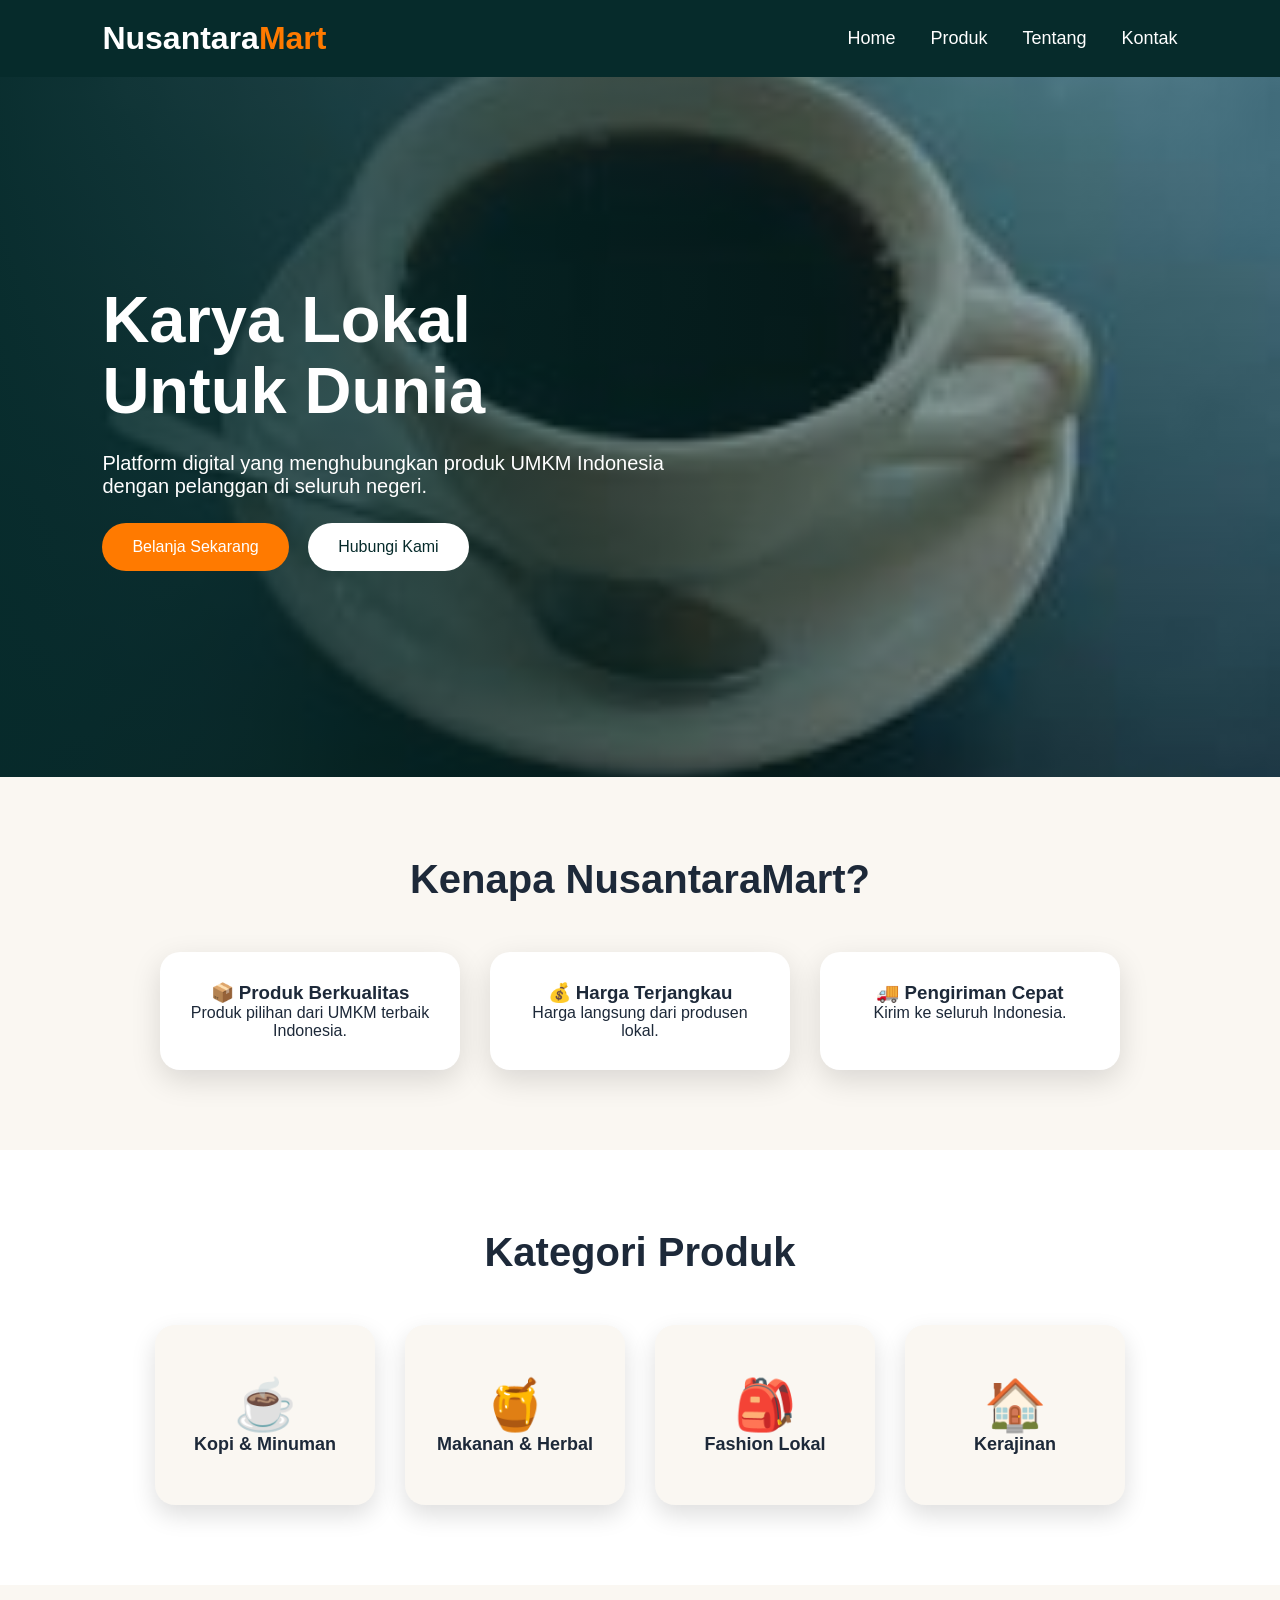
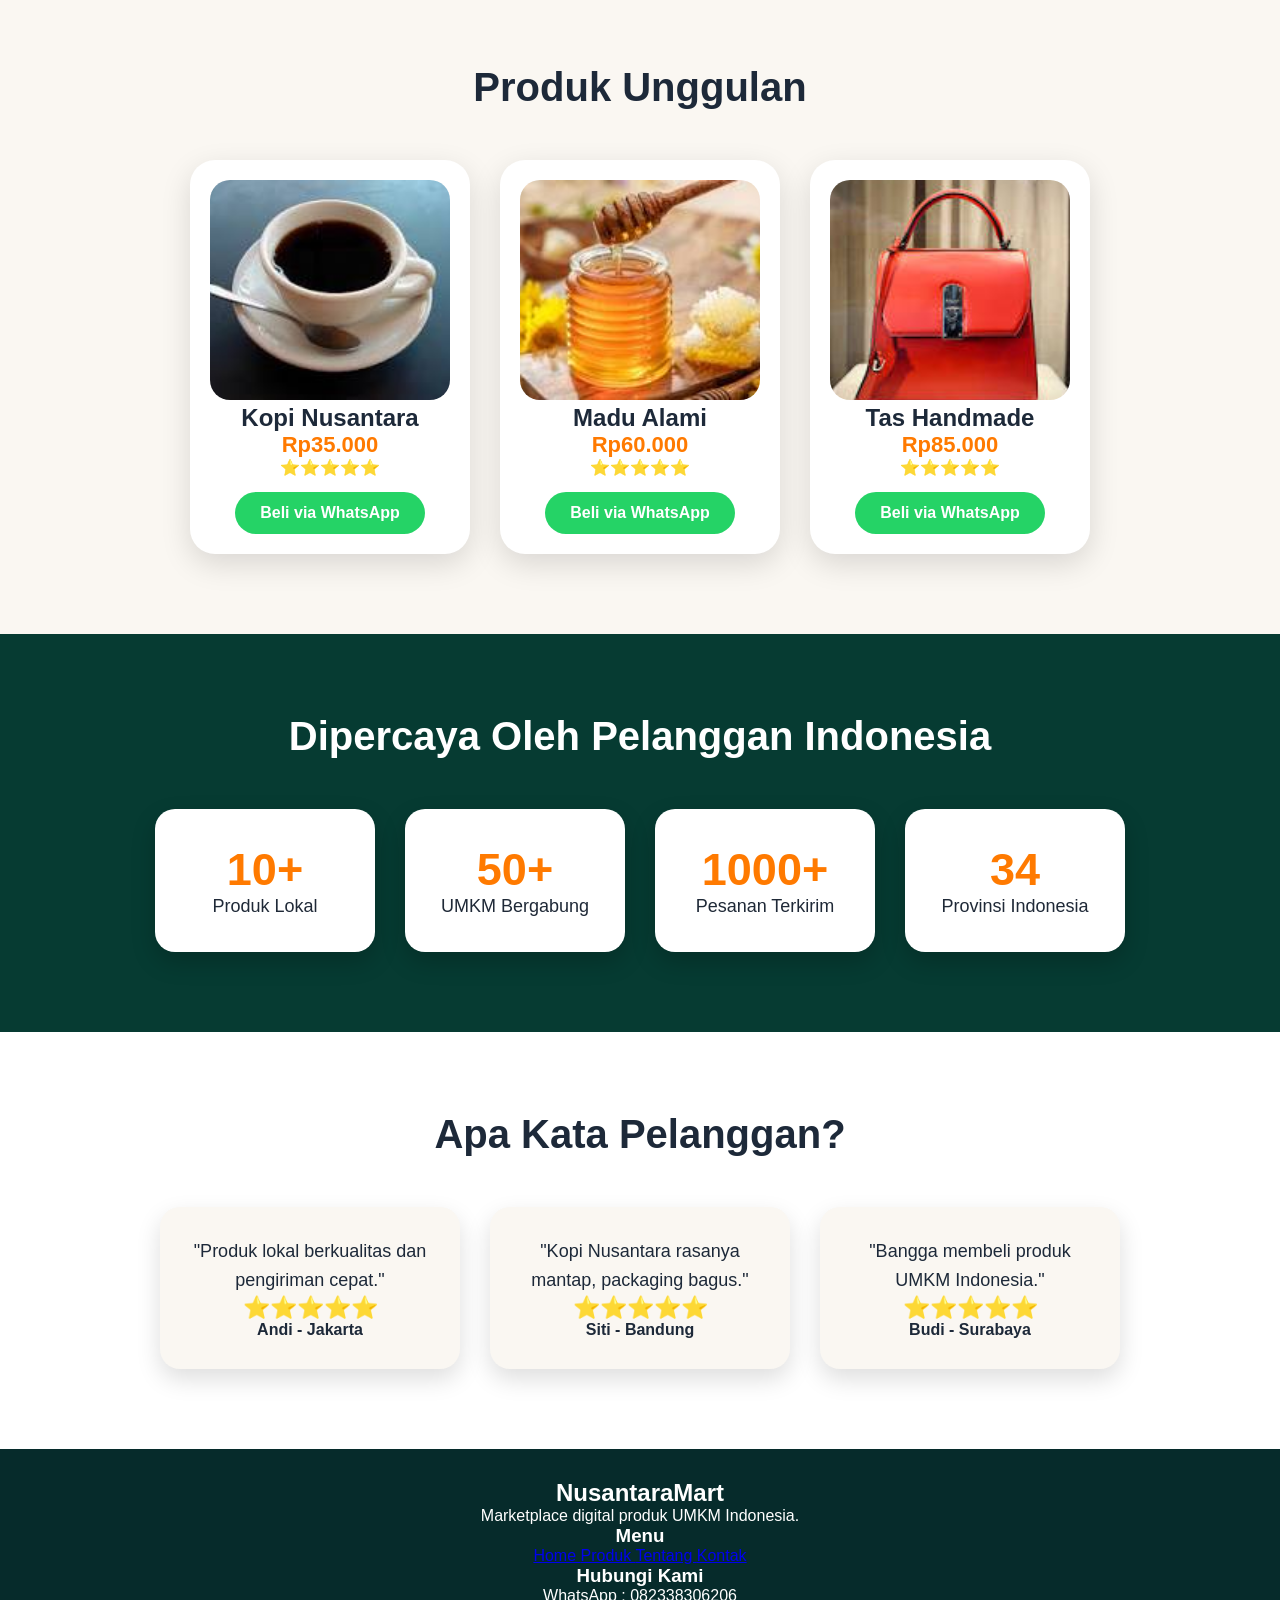
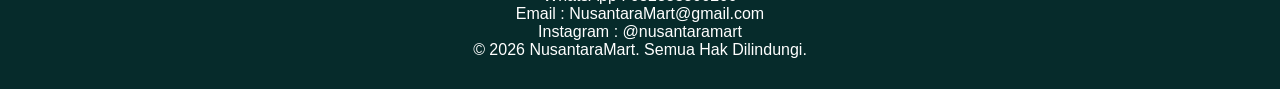
==== index.html @ 8413cab0 "Create premium footer section" ====
<!DOCTYPE html>
<html lang="id">

<head>
<meta charset="UTF-8">
<meta name="viewport" content="width=device-width, initial-scale=1.0">

<title>NusantaraMart - Produk UMKM Indonesia</title>

<link rel="stylesheet" href="style.css">

</head>


<body>


<!-- NAVBAR -->
<header>

<div class="logo">
Nusantara<span>Mart</span>
</div>


<nav>
<a href="index.html">Home</a>
<a href="produk.html">Produk</a>
<a href="tentang.html">Tentang</a>
<a href="kontak.html">Kontak</a>
</nav>


</header>




<!-- HERO -->

<section class="hero">


<div class="hero-text">

<h1>
Karya Lokal
<br>
Untuk Dunia
</h1>


<p>
Platform digital yang menghubungkan produk UMKM
Indonesia dengan pelanggan di seluruh negeri.
</p>


<a class="btn" href="produk.html">
Belanja Sekarang
</a>


<a class="btn-secondary" href="kontak.html">
Hubungi Kami
</a>


</div>


</section>





<!-- KEUNGGULAN -->

<section class="features">


<h2>
Kenapa NusantaraMart?
</h2>


<div class="feature-container">


<div class="feature">
<h3>📦 Produk Berkualitas</h3>
<p>
Produk pilihan dari UMKM terbaik Indonesia.
</p>
</div>



<div class="feature">
<h3>💰 Harga Terjangkau</h3>
<p>
Harga langsung dari produsen lokal.
</p>
</div>



<div class="feature">
<h3>🚚 Pengiriman Cepat</h3>
<p>
Kirim ke seluruh Indonesia.
</p>
</div>



</div>


</section>

  <!-- KATEGORI PRODUK -->

<section class="category">

<h2>Kategori Produk</h2>

<div class="category-container">

<div class="category-card">
<h3>☕</h3>
<p>Kopi & Minuman</p>
</div>


<div class="category-card">
<h3>🍯</h3>
<p>Makanan & Herbal</p>
</div>


<div class="category-card">
<h3>🎒</h3>
<p>Fashion Lokal</p>
</div>


<div class="category-card">
<h3>🏠</h3>
<p>Kerajinan</p>
</div>


</div>

</section>




<!-- PRODUK -->

<section class="products">

<h2>Produk Unggulan</h2>

<div class="product-container">


<div class="product-card">

<img src="kopi.jpg">

<h3>Kopi Nusantara</h3>

<p class="price">
Rp35.000
</p>

<p>
⭐⭐⭐⭐⭐
</p>

<a class="buy-button" 
href="https://wa.me/message/3FCT372LEJSHL1">

Beli via WhatsApp

</a>

</div>


<div class="product-card">

<img src="madu.jpg">

<h3>Madu Alami</h3>

<p class="price">
Rp60.000
</p>

<p>
⭐⭐⭐⭐⭐
</p>

<a class="buy-button" 
href="https://wa.me/message/3FCT372LEJSHL1">

Beli via WhatsApp

</a>

</div>


<div class="product-card">

<img src="tas.jpg">

<h3>Tas Handmade</h3>

<p class="price">
Rp85.000
</p>

<p>
⭐⭐⭐⭐⭐
</p>

<a class="buy-button" 
href="https://wa.me/message/3FCT372LEJSHL1">

Beli via WhatsApp

</a>

</div>


</div>

</section>
<!-- STATISTIK -->

<section class="stats">

<h2>
Dipercaya Oleh Pelanggan Indonesia
</h2>


<div class="stats-container">


<div class="stat-card">

<h3>10+</h3>
<p>Produk Lokal</p>

</div>


<div class="stat-card">

<h3>50+</h3>
<p>UMKM Bergabung</p>

</div>


<div class="stat-card">

<h3>1000+</h3>
<p>Pesanan Terkirim</p>

</div>


<div class="stat-card">

<h3>34</h3>
<p>Provinsi Indonesia</p>

</div>


</div>

</section>
<!-- TESTIMONI -->

<section class="testimoni">

<h2>
Apa Kata Pelanggan?
</h2>


<div class="testimoni-container">


<div class="testimoni-card">

<p>
"Produk lokal berkualitas dan pengiriman cepat."
</p>

<h3>
⭐⭐⭐⭐⭐
</h3>

<span>
Andi - Jakarta
</span>

</div>



<div class="testimoni-card">

<p>
"Kopi Nusantara rasanya mantap, packaging bagus."
</p>

<h3>
⭐⭐⭐⭐⭐
</h3>

<span>
Siti - Bandung
</span>

</div>



<div class="testimoni-card">

<p>
"Bangga membeli produk UMKM Indonesia."
</p>

<h3>
⭐⭐⭐⭐⭐
</h3>

<span>
Budi - Surabaya
</span>

</div>


</div>

</section>




<footer class="footer">


<div class="footer-container">


<div class="footer-box">

<h2>NusantaraMart</h2>

<p>
Marketplace digital produk UMKM Indonesia.
</p>

</div>



<div class="footer-box">

<h3>Menu</h3>

<a href="index.html">
Home
</a>

<a href="produk.html">
Produk
</a>

<a href="tentang.html">
Tentang
</a>

<a href="kontak.html">
Kontak
</a>

</div>



<div class="footer-box">

<h3>Hubungi Kami</h3>

<p>
WhatsApp : 082338306206
</p>

<p>
Email : NusantaraMart@gmail.com
</p>

<p>
Instagram : @nusantaramart
</p>

</div>


</div>


<div class="copyright">

© 2026 NusantaraMart. Semua Hak Dilindungi.

</div>


</footer>



</body>

</html>
---- style.css ----
*{
margin:0;
padding:0;
box-sizing:border-box;
font-family:'Segoe UI',sans-serif;
}



body{
background:#faf7f2;
color:#1d2939;
}



/* NAVBAR */

header{
    display:flex;
    justify-content:space-between;
    align-items:center;
    padding:20px 8%;
    background:#062b2b;
}


.logo{
    font-size:32px;
    font-weight:800;
    color:white;
}


.logo span{
    color:#ff7a00;
}


nav{
    display:flex;
    gap:35px;
}


nav a{
    color:white;
    text-decoration:none;
    font-size:18px;
}


nav a:hover{
    color:#ff7a00;
}





/* HERO */


.hero{

min-height:700px;

background:
linear-gradient(
90deg,
rgba(6,43,43,.95),
rgba(6,43,43,.35)
),
url("kopi.jpg");

background-size:cover;
background-position:center;

display:flex;
align-items:center;

padding:0 8%;

}



.hero-text{

color:white;
max-width:600px;

}



.hero h1{

font-size:65px;
line-height:1.1;

}



.hero p{

font-size:20px;
margin:25px 0;

}




.btn,
.btn-secondary{


display:inline-block;

padding:15px 30px;

border-radius:30px;

text-decoration:none;

margin-right:15px;

}



.btn{

background:#ff7a00;
color:white;

}



.btn-secondary{

background:white;
color:#062b2b;

}




/* FEATURES */


.features,
.products{

padding:80px 8%;

text-align:center;

}



.features h2,
.products h2{

font-size:40px;
margin-bottom:50px;

}



.feature-container,
.product-container{


display:flex;

gap:30px;

justify-content:center;

}



.feature,
.card{


background:white;

padding:30px;

border-radius:20px;

box-shadow:0 10px 30px #0002;


}




.feature{

width:300px;

}




.card{

width:300px;

}




.card img{

width:100%;

height:220px;

object-fit:cover;

border-radius:15px;

}



.card h3{

margin:20px 0;

}



.card h4{

font-size:25px;

color:#ff7a00;

margin:15px;

}



button{

background:#ff7a00;

border:none;

color:white;

padding:12px 35px;

border-radius:25px;

font-size:16px;

}




footer{

background:#062b2b;

color:white;

text-align:center;

padding:30px;

}






@media(max-width:768px){


header{

flex-direction:column;

}


nav{

margin-top:20px;

}


.hero h1{

font-size:40px;

}



.feature-container,
.product-container{

flex-direction:column;

align-items:center;

}


}
.category{

padding:80px 8%;
text-align:center;
background:white;

}


.category h2{

font-size:40px;
margin-bottom:50px;

}



.category-container{

display:flex;
justify-content:center;
gap:30px;
flex-wrap:wrap;

}



.category-card{

width:220px;
height:180px;

background:#faf7f2;

border-radius:20px;

display:flex;
flex-direction:column;

justify-content:center;
align-items:center;

box-shadow:0 10px 25px #0002;

}



.category-card h3{

font-size:50px;

}



.category-card p{

font-size:18px;
font-weight:600;

}
.category{

padding:80px 8%;
text-align:center;
background:white;

}


.category h2{

font-size:40px;
margin-bottom:50px;

}


.category-container{

display:flex;
justify-content:center;
gap:30px;
flex-wrap:wrap;

}


.category-card{

width:220px;
height:180px;

background:#faf7f2;

border-radius:20px;

display:flex;
flex-direction:column;

justify-content:center;
align-items:center;

box-shadow:0 10px 25px #0002;

}


.category-card h3{

font-size:50px;

}


.category-card p{

font-size:18px;
font-weight:600;

}
.products{

padding:80px 8%;
background:#faf7f2;
text-align:center;

}


.products h2{

font-size:40px;
margin-bottom:50px;

}



.product-container{

display:flex;
justify-content:center;
gap:30px;
flex-wrap:wrap;

}



.product-card{

width:280px;
background:white;

border-radius:25px;

padding:20px;

box-shadow:0 10px 30px #0002;

transition:.3s;

}


.product-card:hover{

transform:translateY(-10px);

}



.product-card img{

width:100%;
height:220px;
object-fit:cover;

border-radius:20px;

}



.product-card h3{

font-size:24px;

}



.price{

font-size:22px;
font-weight:bold;
color:#ff7a00;

}



.product-card button{

background:#ff7a00;
color:white;

border:none;

padding:12px 30px;

border-radius:30px;

font-size:16px;

}
.stats{

padding:80px 8%;
background:#063b32;
text-align:center;
color:white;

}


.stats h2{

font-size:40px;
margin-bottom:50px;

}



.stats-container{

display:flex;
justify-content:center;
gap:30px;
flex-wrap:wrap;

}



.stat-card{

width:220px;

padding:35px;

background:white;

color:#1f2937;

border-radius:20px;

box-shadow:0 10px 25px #0003;

}



.stat-card h3{

font-size:45px;
color:#ff7a00;

margin:0;

}


.stat-card p{

font-size:18px;

}
.testimoni{

padding:80px 8%;
background:white;
text-align:center;

}


.testimoni h2{

font-size:40px;
margin-bottom:50px;

}



.testimoni-container{

display:flex;
justify-content:center;
gap:30px;
flex-wrap:wrap;

}



.testimoni-card{

width:300px;

padding:30px;

background:#faf7f2;

border-radius:20px;

box-shadow:0 10px 25px #0002;

}



.testimoni-card p{

font-size:18px;
line-height:1.6;

}



.testimoni-card h3{

color:#ff9800;
font-size:22px;

}



.testimoni-card span{

font-weight:bold;

}
.buy-button{

display:inline-block;

margin-top:15px;

background:#25D366;

color:white;

padding:12px 25px;

border-radius:30px;

text-decoration:none;

font-weight:bold;

transition:.3s;

}


.buy-button:hover{

background:#128C7E;

transform:scale(1.05);

}
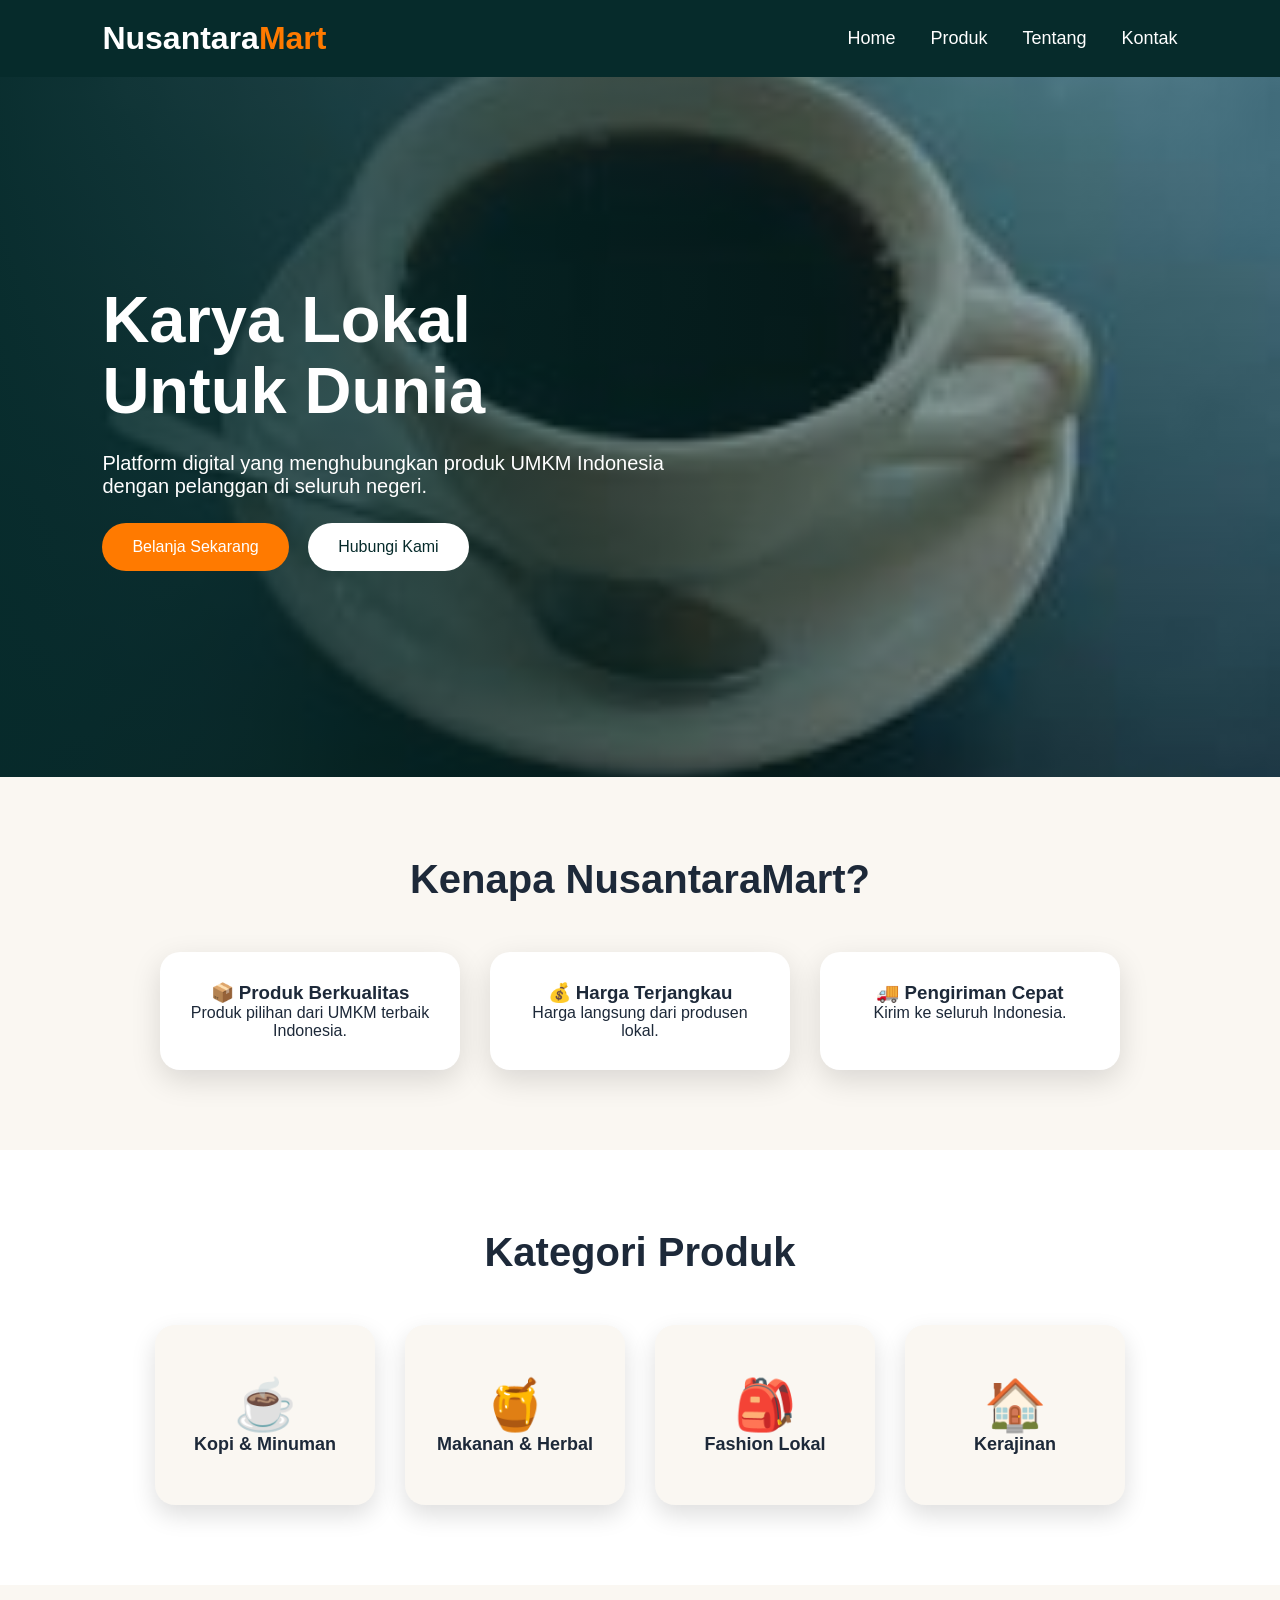
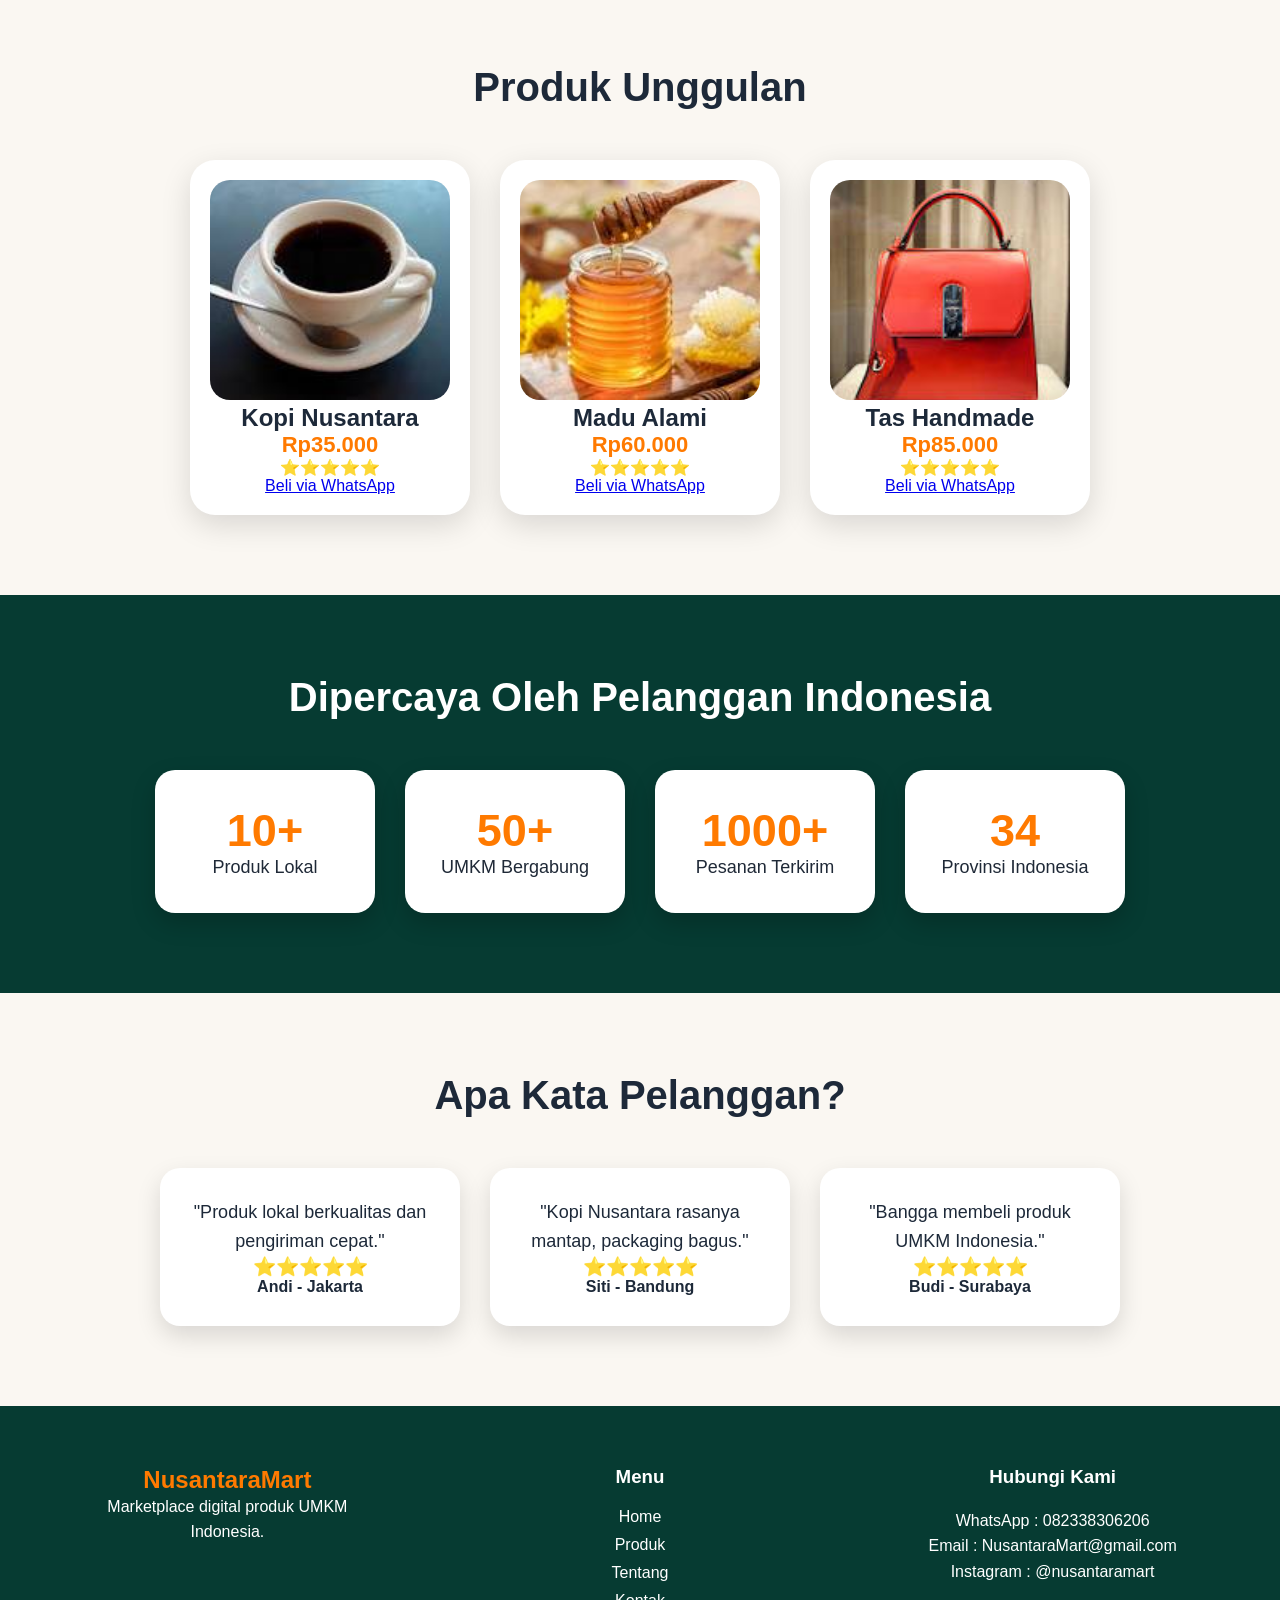
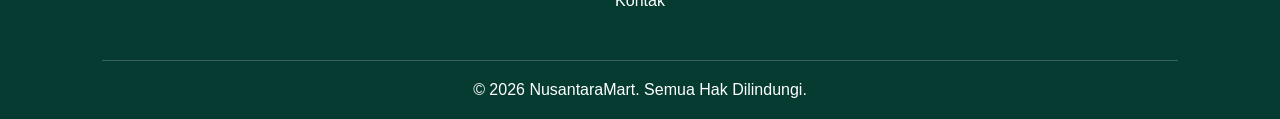
==== commit acb2277d: "Add AOS scroll animation" ====
--- a/index.html
+++ b/index.html
@@ -1,6 +1,8 @@
 <!DOCTYPE html>
 <html lang="id">
-
+<link 
+href="https://unpkg.com/aos@2.3.1/dist/aos.css" 
+rel="stylesheet">
 <head>
 <meta charset="UTF-8">
 <meta name="viewport" content="width=device-width, initial-scale=1.0">
@@ -88,7 +90,7 @@
 <div class="feature-container">
 
 
-<div class="feature">
+<div class="feature" data-aos="fade-up">
 <h3>📦 Produk Berkualitas</h3>
 <p>
 Produk pilihan dari UMKM terbaik Indonesia.
@@ -97,7 +99,7 @@
 
 
 
-<div class="feature">
+<div class="feature" data-aos="fade-up">
 <h3>💰 Harga Terjangkau</h3>
 <p>
 Harga langsung dari produsen lokal.
@@ -106,7 +108,7 @@
 
 
 
-<div class="feature">
+<div class="feature" data-aos="fade-up">
 <h3>🚚 Pengiriman Cepat</h3>
 <p>
 Kirim ke seluruh Indonesia.
@@ -128,25 +130,25 @@
 
 <div class="category-container">
 
-<div class="category-card">
+<div class="category-card" data-aos="fade-up">
 <h3>☕</h3>
 <p>Kopi & Minuman</p>
 </div>
 
 
-<div class="category-card">
+<div class="category-card" data-aos="fade-up">
 <h3>🍯</h3>
 <p>Makanan & Herbal</p>
 </div>
 
 
-<div class="category-card">
+<div class="category-card" data-aos="fade-up">
 <h3>🎒</h3>
 <p>Fashion Lokal</p>
 </div>
 
 
-<div class="category-card">
+<div class="category-card" data-aos="fade-up">
 <h3>🏠</h3>
 <p>Kerajinan</p>
 </div>
@@ -168,7 +170,7 @@
 <div class="product-container">
 
 
-<div class="product-card">
+<div class="product-card" data-aos="zoom-in">
 
 <img src="kopi.jpg">
 
@@ -192,7 +194,7 @@
 </div>
 
 
-<div class="product-card">
+<div class="product-card" data-aos="zoom-in">
 
 <img src="madu.jpg">
 
@@ -216,7 +218,7 @@
 </div>
 
 
-<div class="product-card">
+<div class="product-card" data-aos="zoom-in">
 
 <img src="tas.jpg">
 
@@ -436,7 +438,11 @@
 </footer>
 
 
-
+<script src="https://unpkg.com/aos@2.3.1/dist/aos.js"></script>
+
+<script>
+AOS.init();
+</script>
 </body>
 
 </html>
--- a/style.css
+++ b/style.css
@@ -617,7 +617,7 @@
 .testimoni{
 
 padding:80px 8%;
-background:white;
+background:#faf7f2;
 text-align:center;
 
 }
@@ -629,7 +629,6 @@
 margin-bottom:50px;
 
 }
-
 
 
 .testimoni-container{
@@ -642,15 +641,13 @@
 }
 
 
-
 .testimoni-card{
 
 width:300px;
+background:white;
 
 padding:30px;
 
-background:#faf7f2;
-
 border-radius:20px;
 
 box-shadow:0 10px 25px #0002;
@@ -658,23 +655,20 @@
 }
 
 
-
 .testimoni-card p{
 
 font-size:18px;
+
 line-height:1.6;
 
 }
 
 
-
 .testimoni-card h3{
 
 color:#ff9800;
-font-size:22px;
-
-}
-
+
+}
 
 
 .testimoni-card span{
@@ -682,33 +676,89 @@
 font-weight:bold;
 
 }
-.buy-button{
-
-display:inline-block;
-
-margin-top:15px;
-
-background:#25D366;
-
+
+.buy-button:hover{
+
+background:#128C7E;
+
+transform:scale(1.05);
+
+}
+.footer{
+
+background:#063b32;
 color:white;
 
-padding:12px 25px;
-
-border-radius:30px;
+padding:60px 8% 20px;
+
+}
+
+
+.footer-container{
+
+display:flex;
+justify-content:space-between;
+gap:40px;
+flex-wrap:wrap;
+
+}
+
+
+
+.footer-box{
+
+width:250px;
+
+}
+
+
+
+.footer-box h2{
+
+color:#ff7a00;
+
+}
+
+
+
+.footer-box h3{
+
+margin-bottom:20px;
+
+}
+
+
+
+.footer-box a{
+
+display:block;
+
+color:white;
 
 text-decoration:none;
 
-font-weight:bold;
-
-transition:.3s;
-
-}
-
-
-.buy-button:hover{
-
-background:#128C7E;
-
-transform:scale(1.05);
-
-}
+margin-bottom:10px;
+
+}
+
+
+
+.footer-box p{
+
+line-height:1.6;
+
+}
+
+
+
+.copyright{
+
+margin-top:40px;
+
+padding-top:20px;
+
+border-top:1px solid #ffffff33;
+
+text-align:center;
+
+}
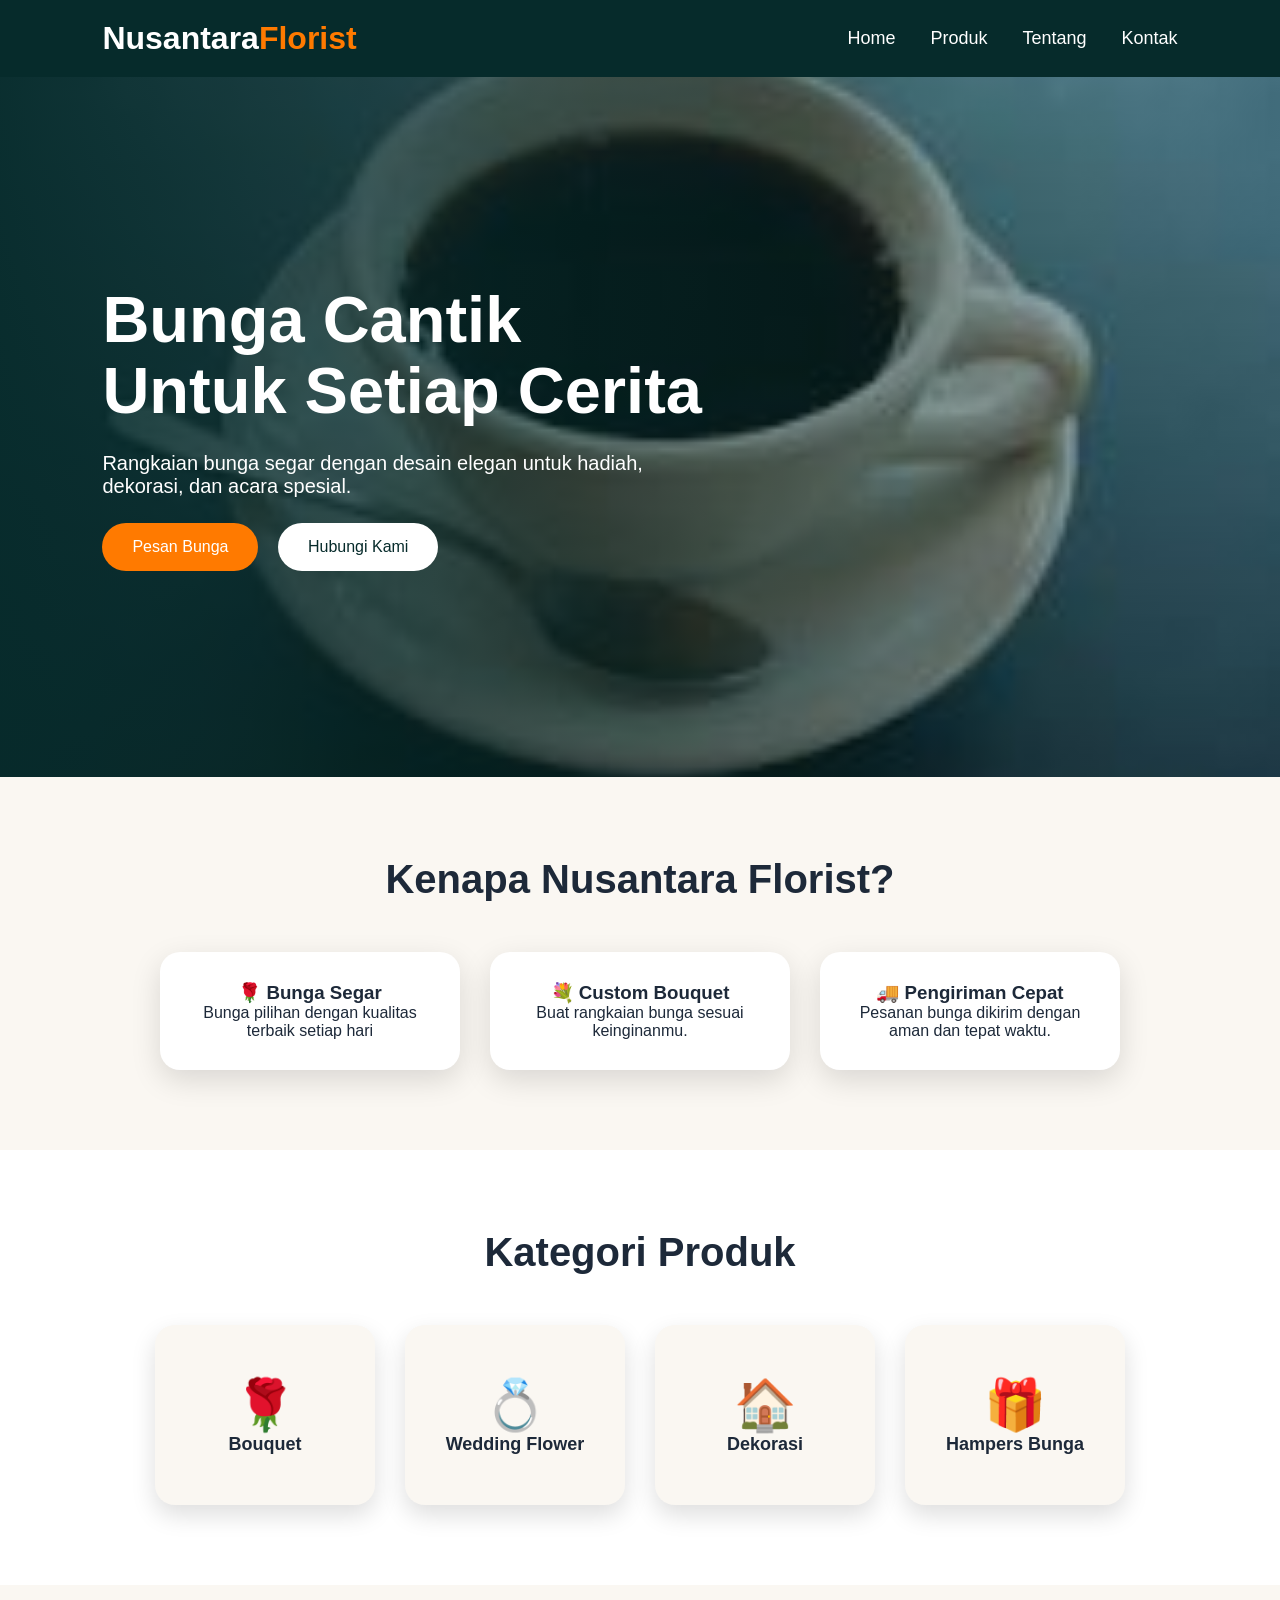
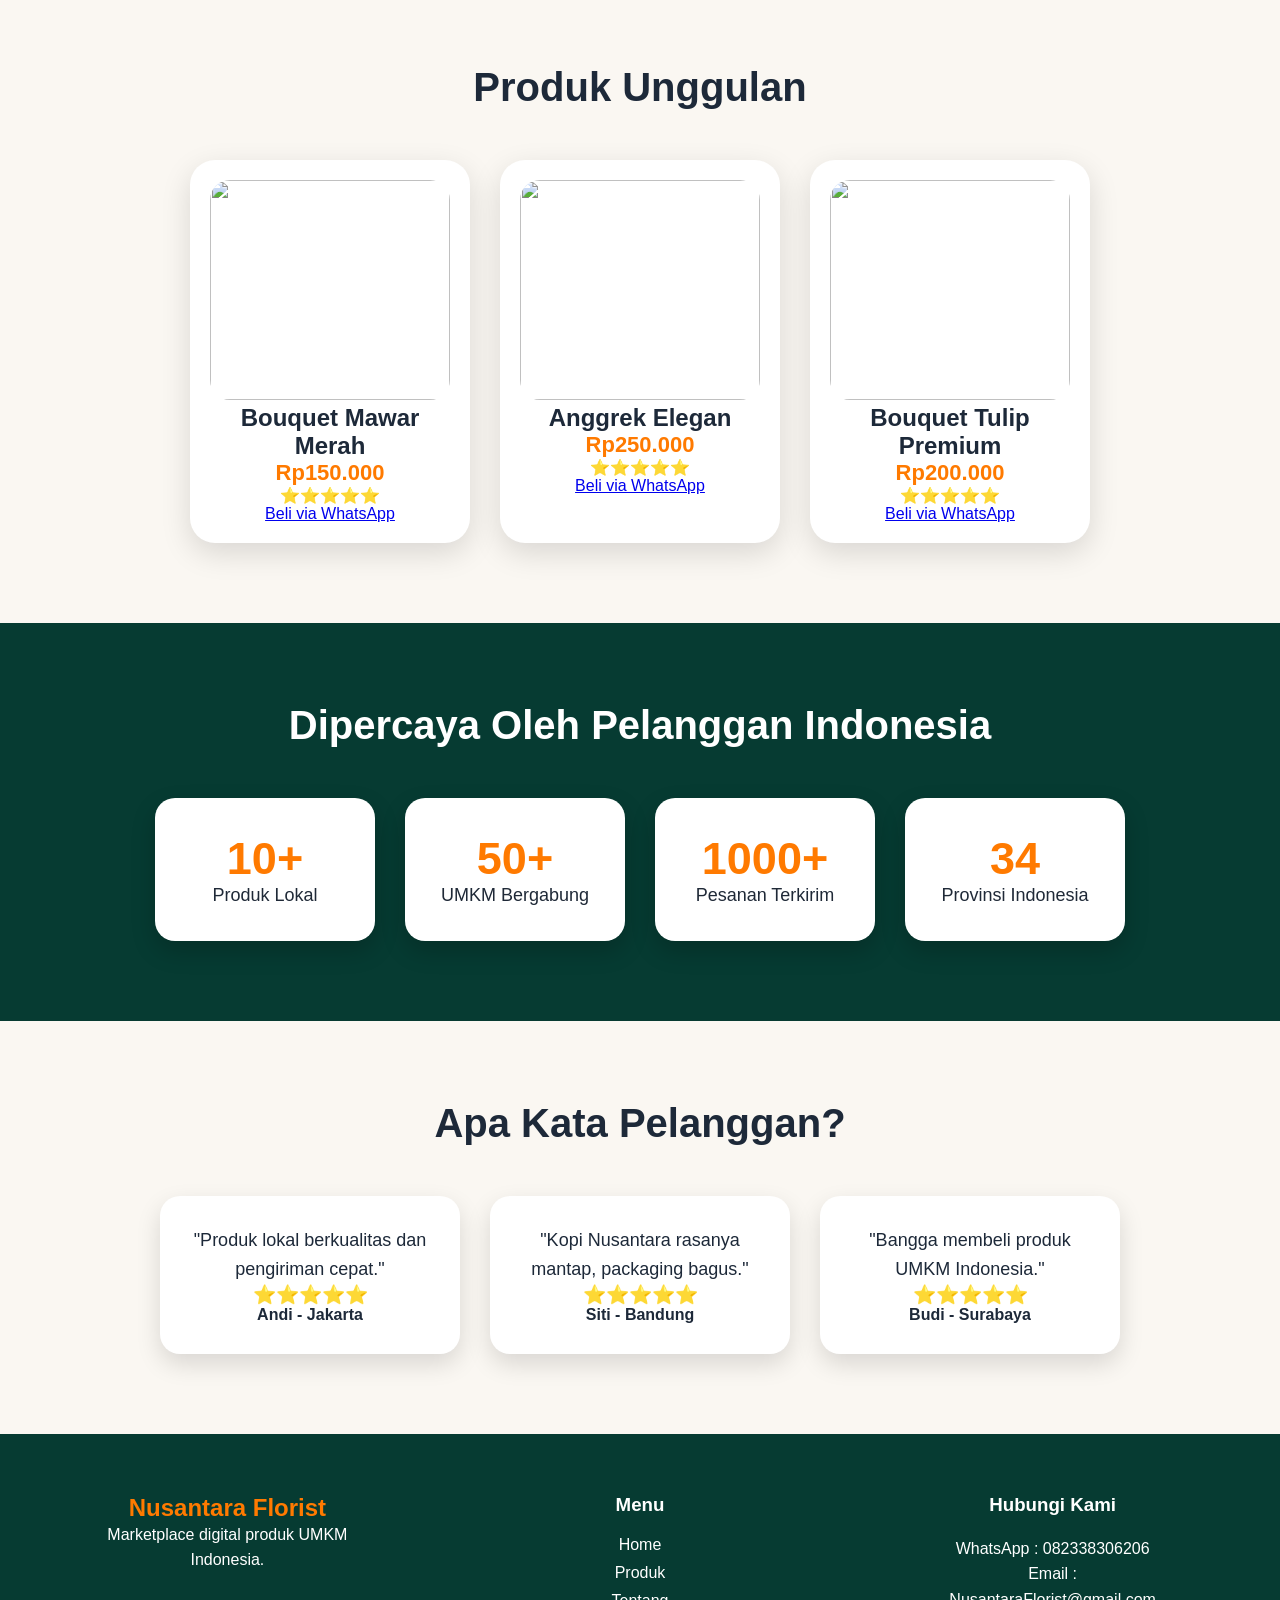
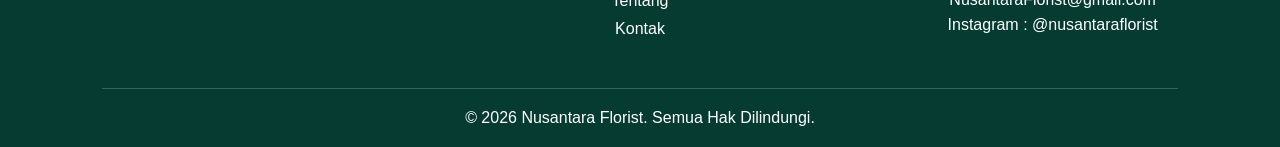
==== commit 601bf4c0: "Change website theme to florist" ====
--- a/index.html
+++ b/index.html
@@ -7,7 +7,7 @@
 <meta charset="UTF-8">
 <meta name="viewport" content="width=device-width, initial-scale=1.0">
 
-<title>NusantaraMart - Produk UMKM Indonesia</title>
+<title>Nusantara Florist - Produk UMKM Indonesia</title>
 
 <link rel="stylesheet" href="style.css">
 
@@ -21,7 +21,7 @@
 <header>
 
 <div class="logo">
-Nusantara<span>Mart</span>
+Nusantara<span>Florist</span>
 </div>
 
 
@@ -46,20 +46,20 @@
 <div class="hero-text">
 
 <h1>
-Karya Lokal
+Bunga Cantik
 <br>
-Untuk Dunia
+Untuk Setiap Cerita
 </h1>
 
 
 <p>
-Platform digital yang menghubungkan produk UMKM
-Indonesia dengan pelanggan di seluruh negeri.
+Rangkaian bunga segar dengan desain elegan untuk hadiah,
+dekorasi, dan acara spesial.
 </p>
 
 
 <a class="btn" href="produk.html">
-Belanja Sekarang
+Pesan Bunga
 </a>
 
 
@@ -83,7 +83,7 @@
 
 
 <h2>
-Kenapa NusantaraMart?
+Kenapa Nusantara Florist?
 </h2>
 
 
@@ -91,18 +91,18 @@
 
 
 <div class="feature" data-aos="fade-up">
-<h3>📦 Produk Berkualitas</h3>
-<p>
-Produk pilihan dari UMKM terbaik Indonesia.
+<h3>🌹  Bunga Segar</h3>
+<p>
+Bunga pilihan dengan kualitas terbaik setiap hari
 </p>
 </div>
 
 
 
 <div class="feature" data-aos="fade-up">
-<h3>💰 Harga Terjangkau</h3>
-<p>
-Harga langsung dari produsen lokal.
+<h3>💐  Custom Bouquet</h3>
+<p>
+Buat rangkaian bunga sesuai keinginanmu.
 </p>
 </div>
 
@@ -111,7 +111,7 @@
 <div class="feature" data-aos="fade-up">
 <h3>🚚 Pengiriman Cepat</h3>
 <p>
-Kirim ke seluruh Indonesia.
+Pesanan bunga dikirim dengan aman dan tepat waktu.
 </p>
 </div>
 
@@ -131,26 +131,26 @@
 <div class="category-container">
 
 <div class="category-card" data-aos="fade-up">
-<h3>☕</h3>
-<p>Kopi & Minuman</p>
+<h3>🌹</h3>
+<p>Bouquet</p>
 </div>
 
 
 <div class="category-card" data-aos="fade-up">
-<h3>🍯</h3>
-<p>Makanan & Herbal</p>
-</div>
-
-
-<div class="category-card" data-aos="fade-up">
-<h3>🎒</h3>
-<p>Fashion Lokal</p>
+<h3>💍 </h3>
+<p>Wedding Flower</p>
 </div>
 
 
 <div class="category-card" data-aos="fade-up">
 <h3>🏠</h3>
-<p>Kerajinan</p>
+<p>Dekorasi</p>
+</div>
+
+
+<div class="category-card" data-aos="fade-up">
+<h3>🎁</h3>
+<p>Hampers Bunga</p>
 </div>
 
 
@@ -172,12 +172,12 @@
 
 <div class="product-card" data-aos="zoom-in">
 
-<img src="kopi.jpg">
-
-<h3>Kopi Nusantara</h3>
+<img src="mawar.jpg">
+
+<h3>Bouquet Mawar Merah</h3>
 
 <p class="price">
-Rp35.000
+Rp150.000
 </p>
 
 <p>
@@ -196,12 +196,12 @@
 
 <div class="product-card" data-aos="zoom-in">
 
-<img src="madu.jpg">
-
-<h3>Madu Alami</h3>
+<img src="anggrek.jpg">
+
+<h3>Anggrek Elegan</h3>
 
 <p class="price">
-Rp60.000
+Rp250.000
 </p>
 
 <p>
@@ -220,12 +220,12 @@
 
 <div class="product-card" data-aos="zoom-in">
 
-<img src="tas.jpg">
-
-<h3>Tas Handmade</h3>
+<img src="tulip.jpg">
+
+<h3>Bouquet Tulip Premium</h3>
 
 <p class="price">
-Rp85.000
+Rp200.000
 </p>
 
 <p>
@@ -372,7 +372,7 @@
 
 <div class="footer-box">
 
-<h2>NusantaraMart</h2>
+<h2>Nusantara Florist</h2>
 
 <p>
 Marketplace digital produk UMKM Indonesia.
@@ -415,11 +415,11 @@
 </p>
 
 <p>
-Email : NusantaraMart@gmail.com
-</p>
-
-<p>
-Instagram : @nusantaramart
+Email : NusantaraFlorist@gmail.com
+</p>
+
+<p>
+Instagram : @nusantaraflorist
 </p>
 
 </div>
@@ -430,7 +430,7 @@
 
 <div class="copyright">
 
-© 2026 NusantaraMart. Semua Hak Dilindungi.
+© 2026 Nusantara Florist. Semua Hak Dilindungi.
 
 </div>
 
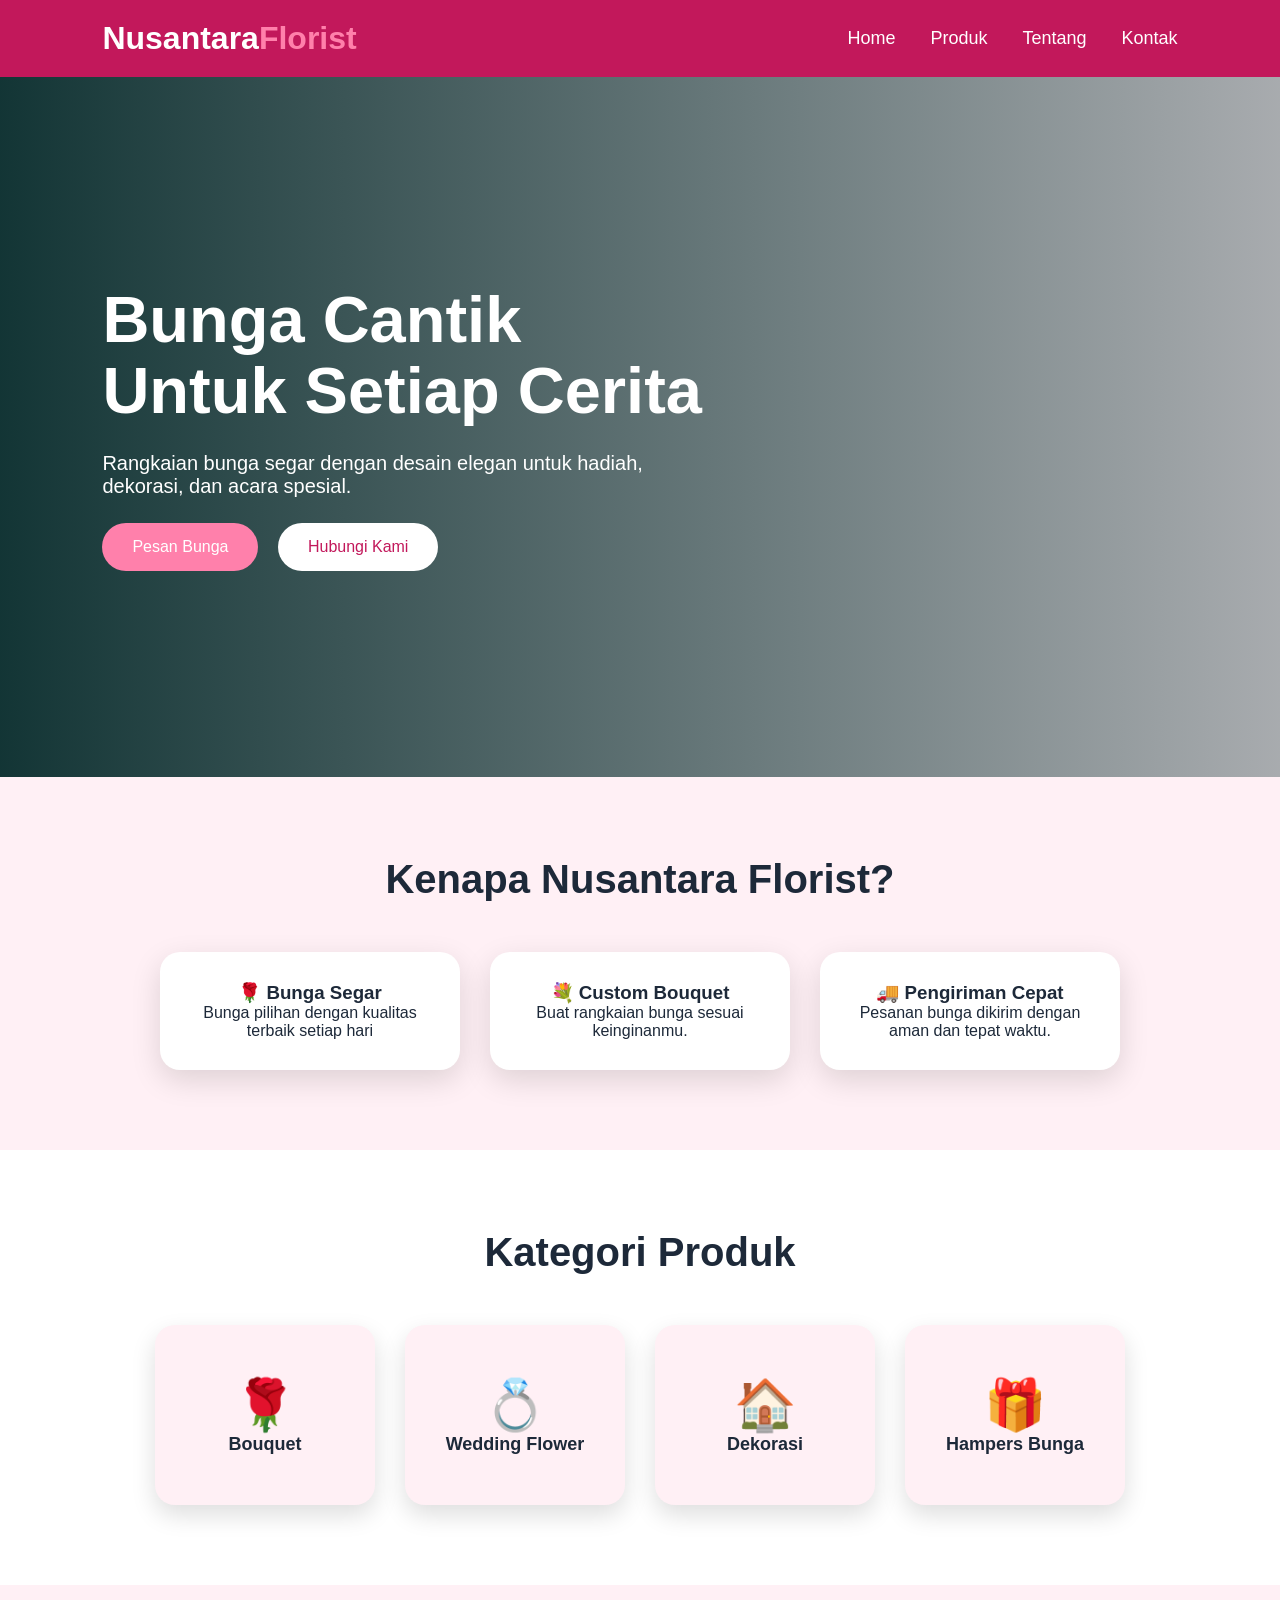
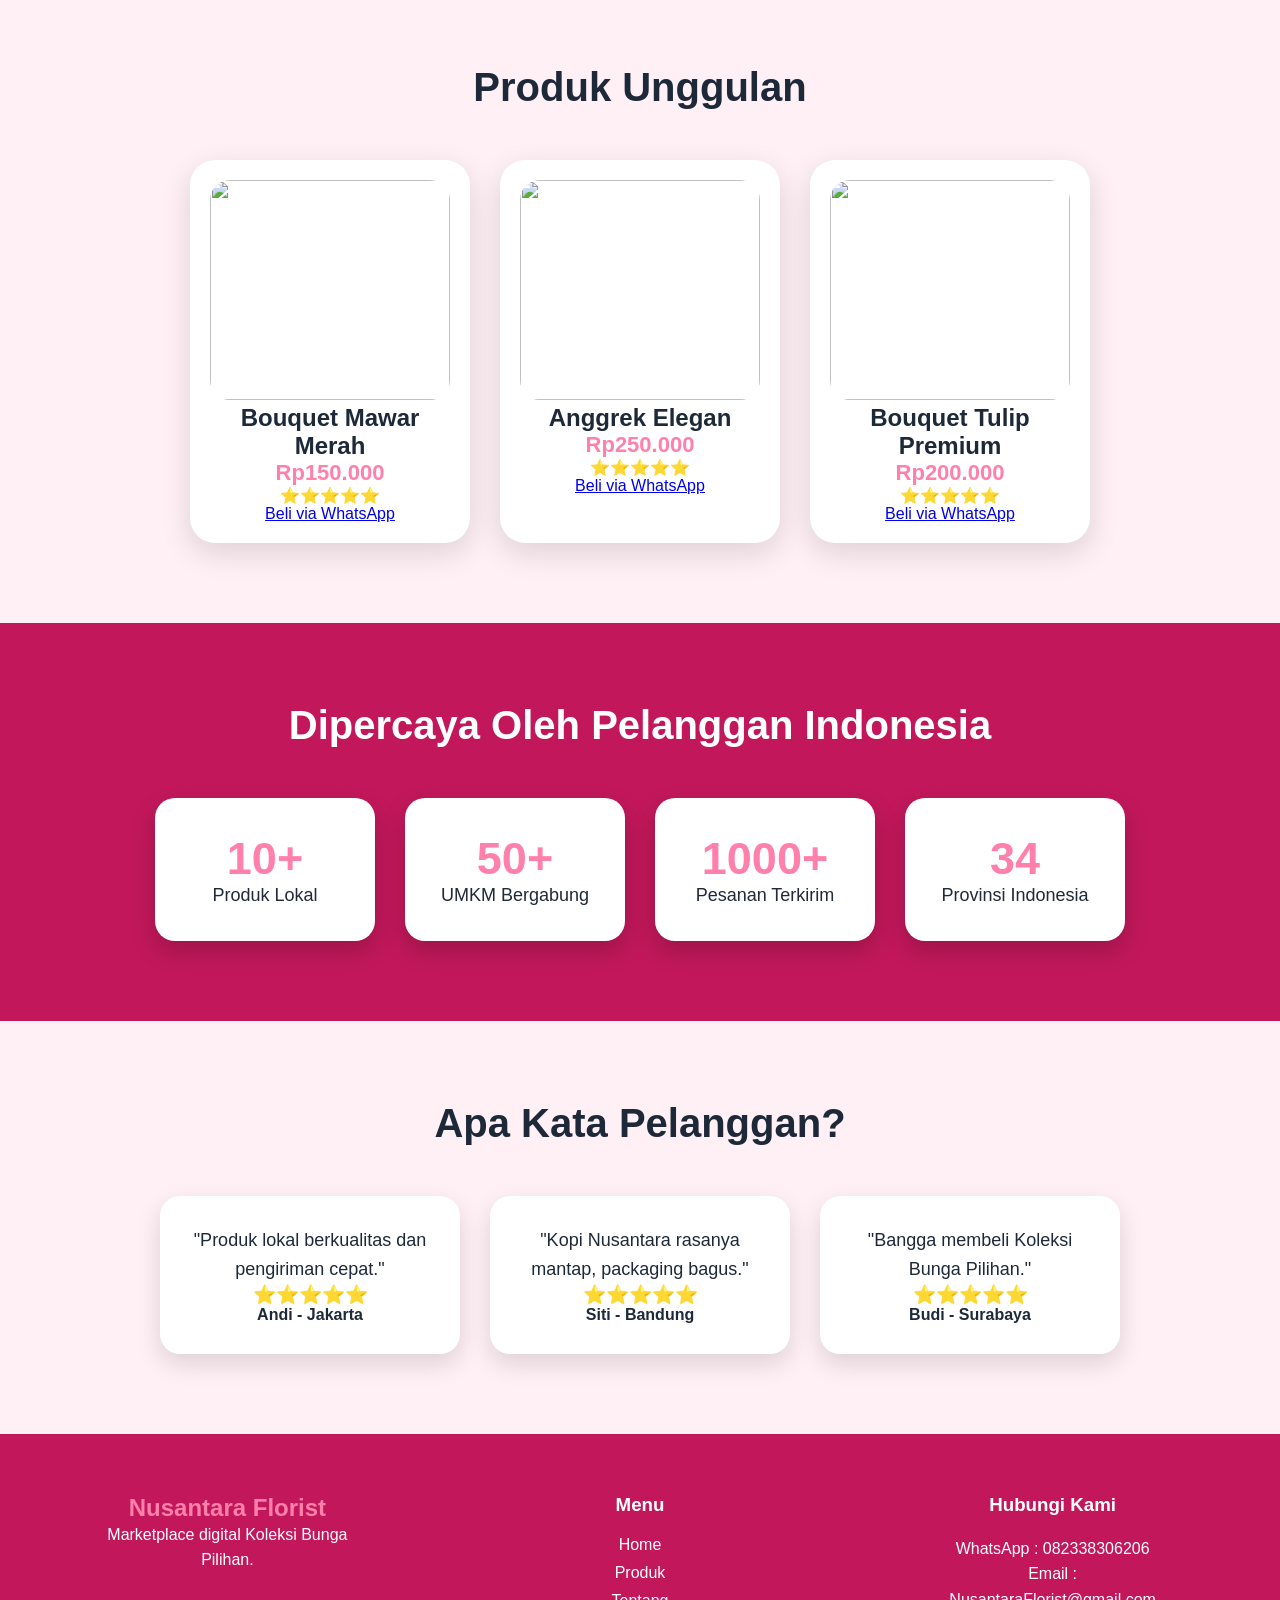
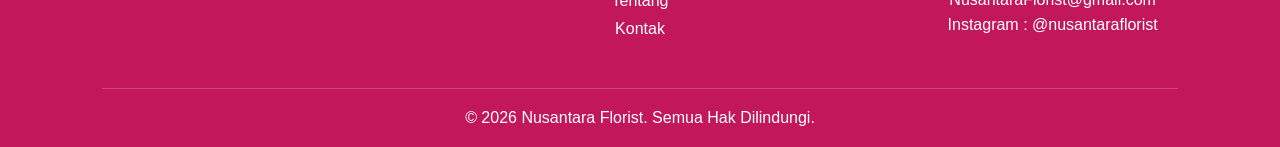
==== commit b424529f: "Update title and text references for flower collection" ====
--- a/index.html
+++ b/index.html
@@ -7,7 +7,7 @@
 <meta charset="UTF-8">
 <meta name="viewport" content="width=device-width, initial-scale=1.0">
 
-<title>Nusantara Florist - Produk UMKM Indonesia</title>
+<title>Nusantara Florist - Koleksi Bunga Pilihan</title>
 
 <link rel="stylesheet" href="style.css">
 
@@ -343,7 +343,7 @@
 <div class="testimoni-card">
 
 <p>
-"Bangga membeli produk UMKM Indonesia."
+"Bangga membeli Koleksi Bunga Pilihan."
 </p>
 
 <h3>
@@ -375,7 +375,7 @@
 <h2>Nusantara Florist</h2>
 
 <p>
-Marketplace digital produk UMKM Indonesia.
+Marketplace digital Koleksi Bunga Pilihan.
 </p>
 
 </div>
--- a/style.css
+++ b/style.css
@@ -8,7 +8,7 @@
 
 
 body{
-background:#faf7f2;
+background:#fff0f5;
 color:#1d2939;
 }
 
@@ -21,7 +21,7 @@
     justify-content:space-between;
     align-items:center;
     padding:20px 8%;
-    background:#062b2b;
+    background:#c2185b;
 }
 
 
@@ -33,7 +33,7 @@
 
 
 .logo span{
-    color:#ff7a00;
+    color:#ff80ab;
 }
 
 
@@ -51,7 +51,9 @@
 
 
 nav a:hover{
-    color:#ff7a00;
+
+color:#ff80ab;
+
 }
 
 
@@ -133,7 +135,7 @@
 
 .btn{
 
-background:#ff7a00;
+background:#ff80ab;
 color:white;
 
 }
@@ -143,7 +145,7 @@
 .btn-secondary{
 
 background:white;
-color:#062b2b;
+color:#c2185b;
 
 }
 
@@ -250,7 +252,7 @@
 
 font-size:25px;
 
-color:#ff7a00;
+color:#ff80ab;
 
 margin:15px;
 
@@ -260,7 +262,7 @@
 
 button{
 
-background:#ff7a00;
+background:#ff80ab;
 
 border:none;
 
@@ -279,7 +281,7 @@
 
 footer{
 
-background:#062b2b;
+background:#c2185b;
 
 color:white;
 
@@ -364,7 +366,7 @@
 width:220px;
 height:180px;
 
-background:#faf7f2;
+background:#fff0f5;
 
 border-radius:20px;
 
@@ -426,7 +428,7 @@
 width:220px;
 height:180px;
 
-background:#faf7f2;
+background:#fff0f5;
 
 border-radius:20px;
 
@@ -457,7 +459,7 @@
 .products{
 
 padding:80px 8%;
-background:#faf7f2;
+background:#fff0f5;
 text-align:center;
 
 }
@@ -531,7 +533,7 @@
 
 font-size:22px;
 font-weight:bold;
-color:#ff7a00;
+color:#ff80ab;
 
 }
 
@@ -539,7 +541,7 @@
 
 .product-card button{
 
-background:#ff7a00;
+background:#ff80ab;
 color:white;
 
 border:none;
@@ -554,7 +556,7 @@
 .stats{
 
 padding:80px 8%;
-background:#063b32;
+background:#c2185b;
 text-align:center;
 color:white;
 
@@ -602,7 +604,7 @@
 .stat-card h3{
 
 font-size:45px;
-color:#ff7a00;
+color:#ff80ab;
 
 margin:0;
 
@@ -617,7 +619,7 @@
 .testimoni{
 
 padding:80px 8%;
-background:#faf7f2;
+background:#fff0f5;
 text-align:center;
 
 }
@@ -686,7 +688,7 @@
 }
 .footer{
 
-background:#063b32;
+background:#c2185b;
 color:white;
 
 padding:60px 8% 20px;
@@ -715,7 +717,7 @@
 
 .footer-box h2{
 
-color:#ff7a00;
+color:#ff80ab;
 
 }
 
@@ -762,3 +764,12 @@
 text-align:center;
 
 }
+.product-card:hover,
+.feature:hover,
+.category-card:hover{
+
+transform:translateY(-10px);
+
+box-shadow:0 15px 30px #ff80ab55;
+
+}
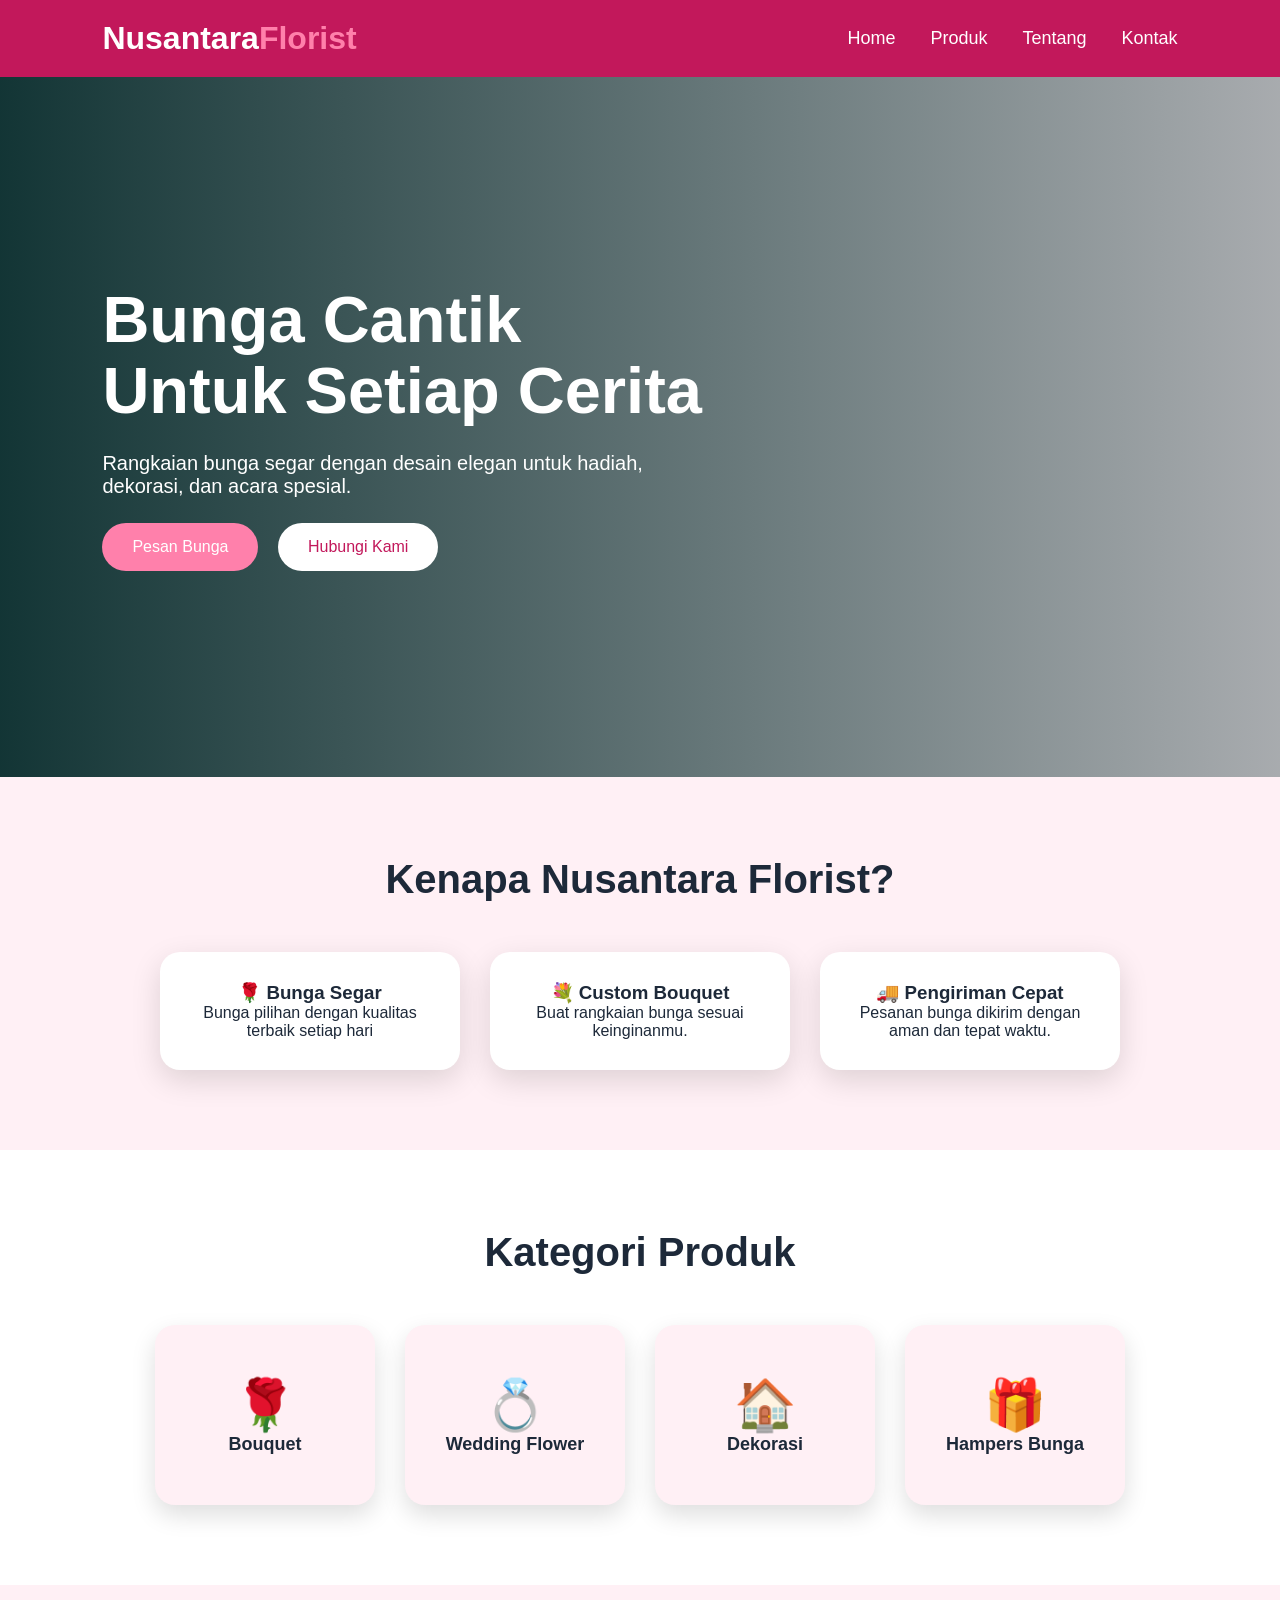
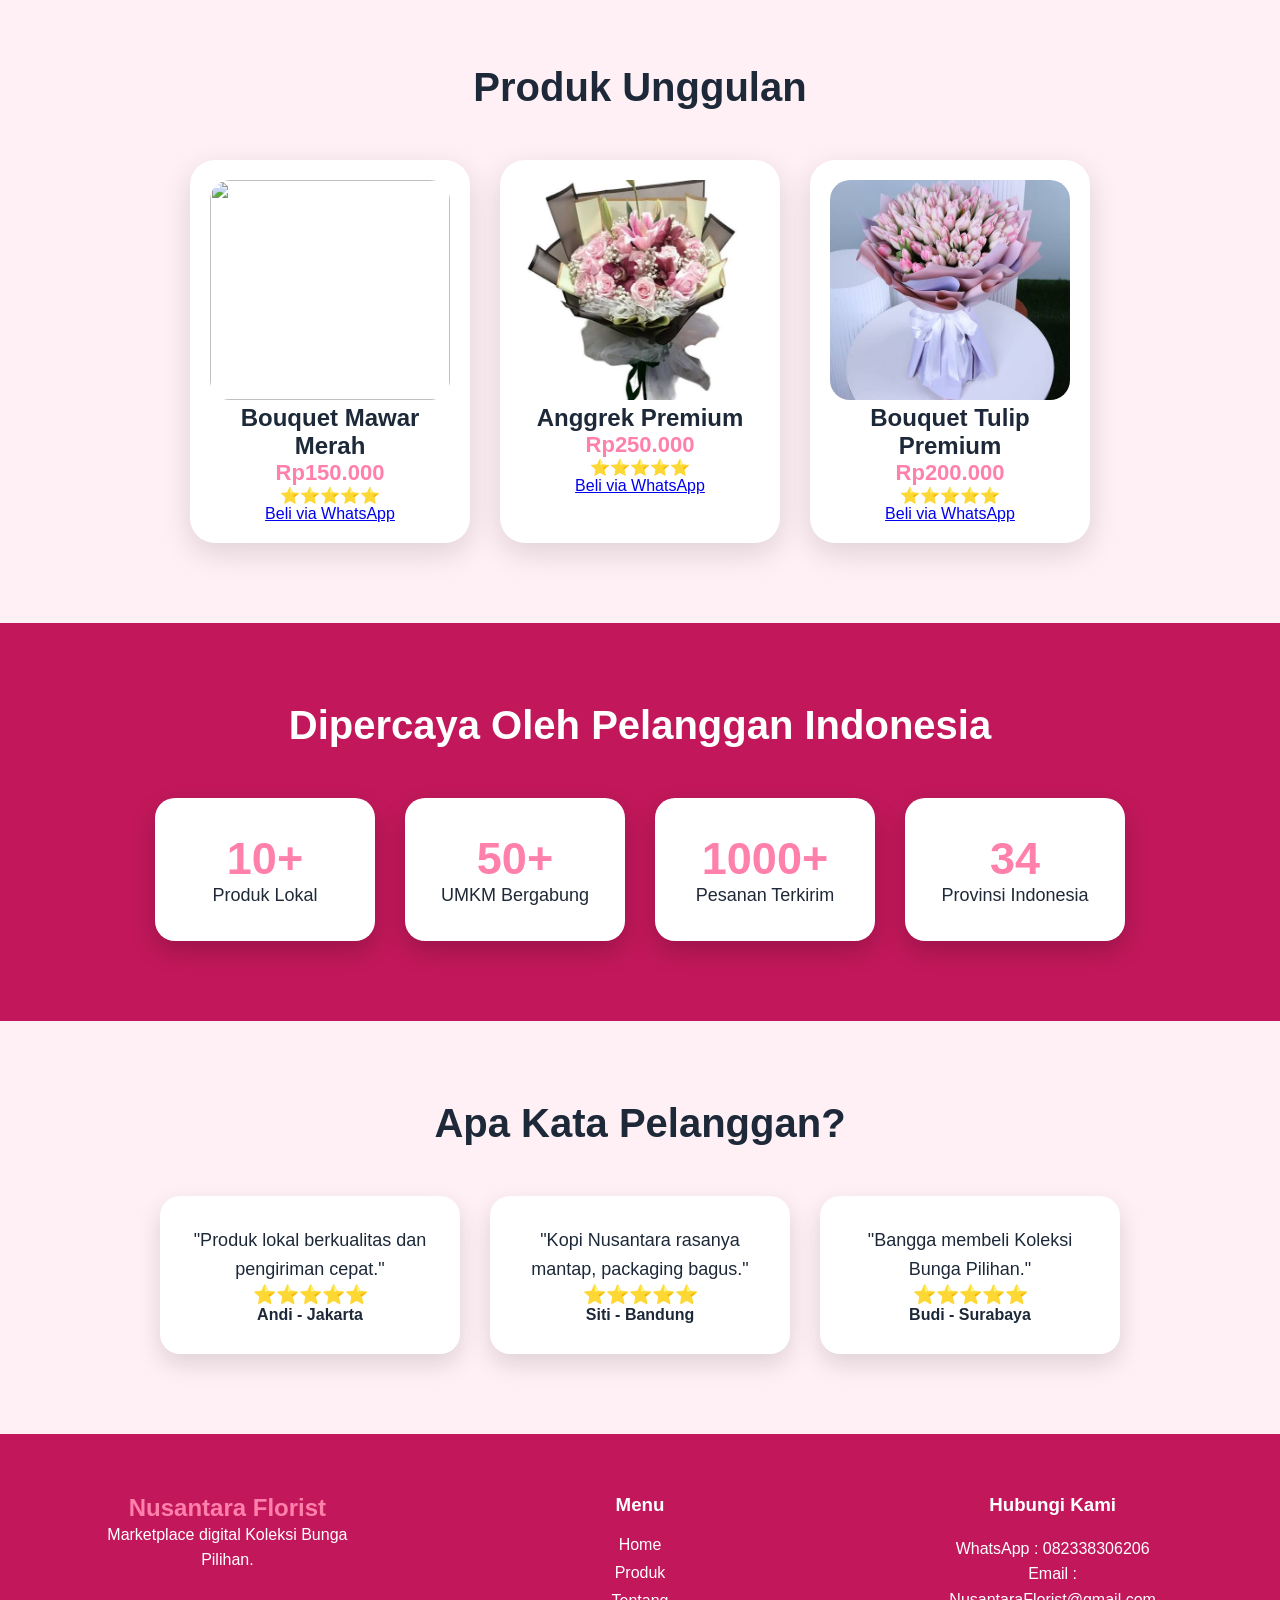
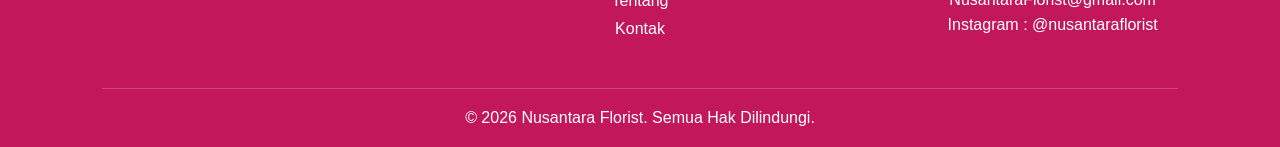
==== commit 55317c18: "Update product image" ====
--- a/index.html
+++ b/index.html
@@ -196,9 +196,9 @@
 
 <div class="product-card" data-aos="zoom-in">
 
-<img src="anggrek.jpg">
-
-<h3>Anggrek Elegan</h3>
+<img src="Anggrek.jpg">
+
+<h3>Anggrek Premium</h3>
 
 <p class="price">
 Rp250.000
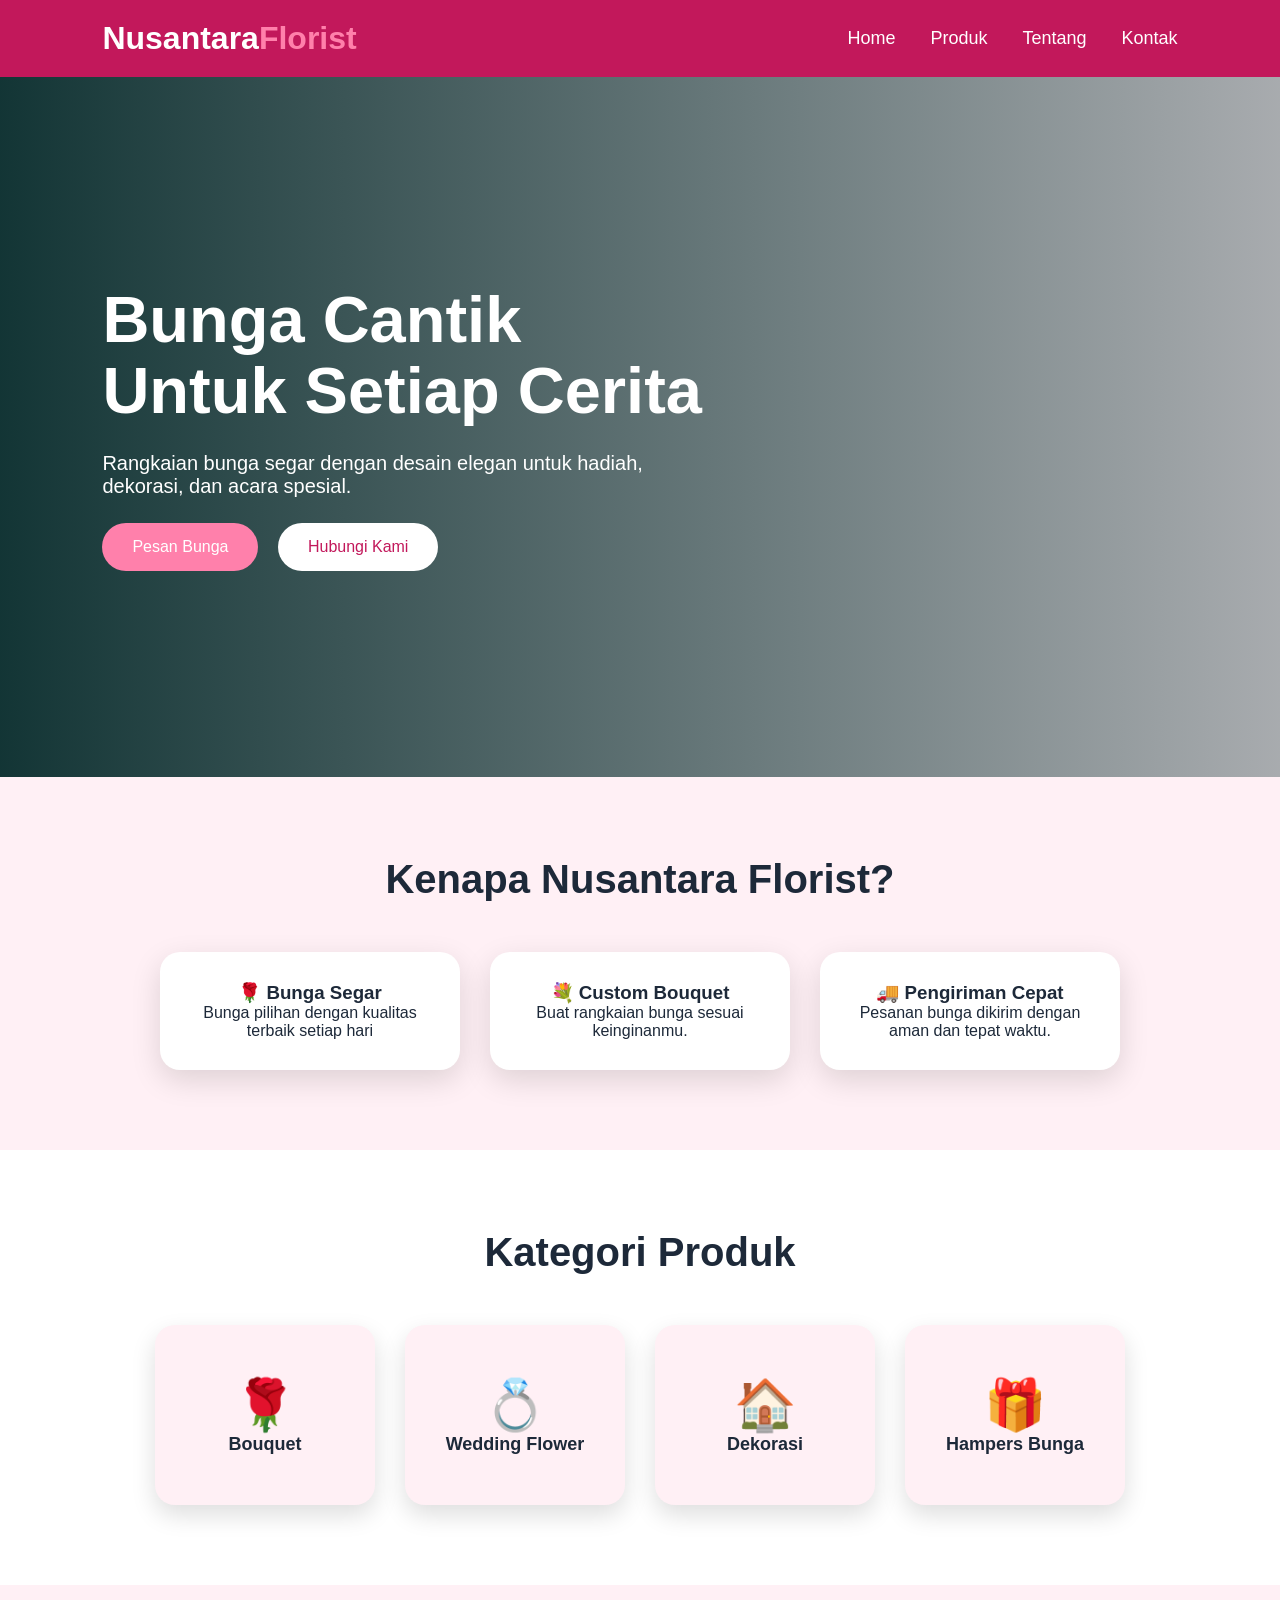
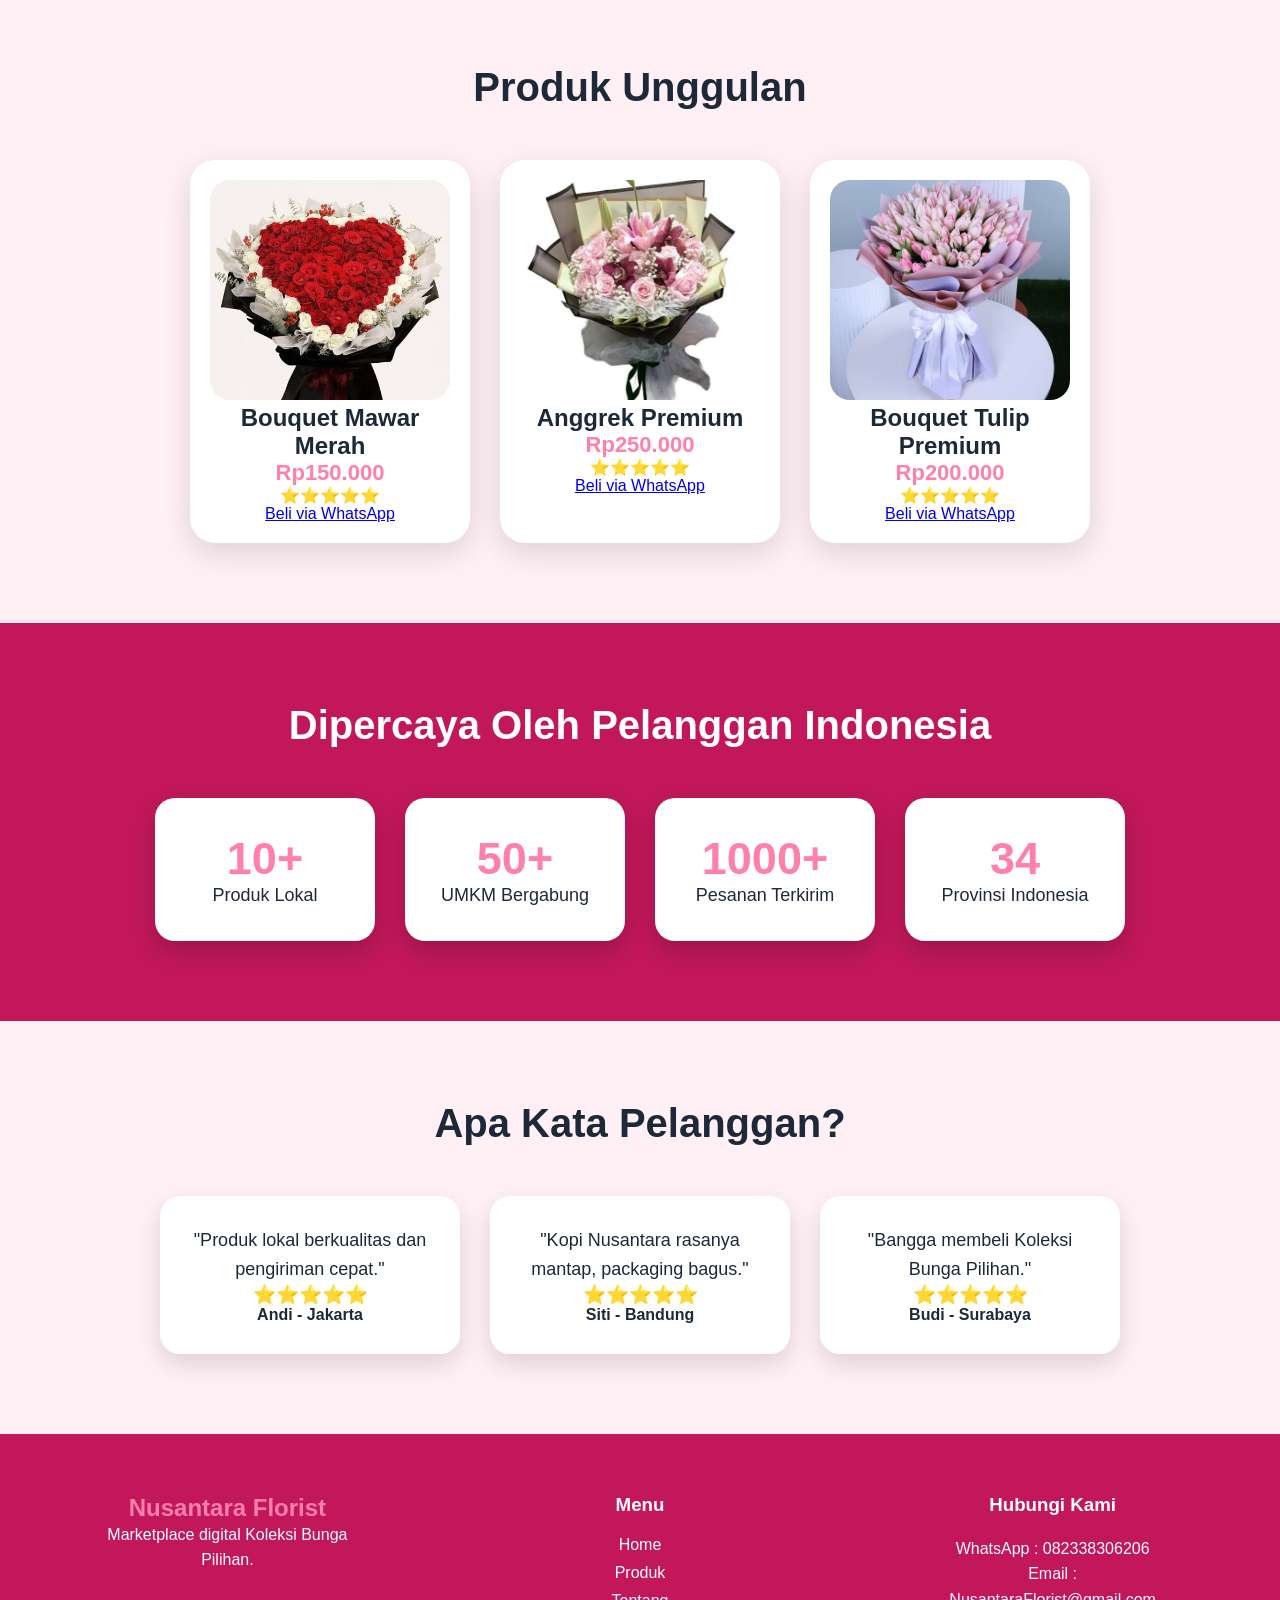
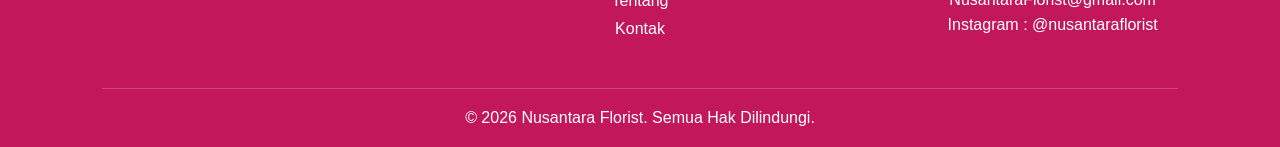
==== commit 14ccaf46: "Update image source for product card" ====
--- a/index.html
+++ b/index.html
@@ -172,7 +172,7 @@
 
 <div class="product-card" data-aos="zoom-in">
 
-<img src="mawar.jpg">
+<img src="mawar merah.jpg">
 
 <h3>Bouquet Mawar Merah</h3>
 
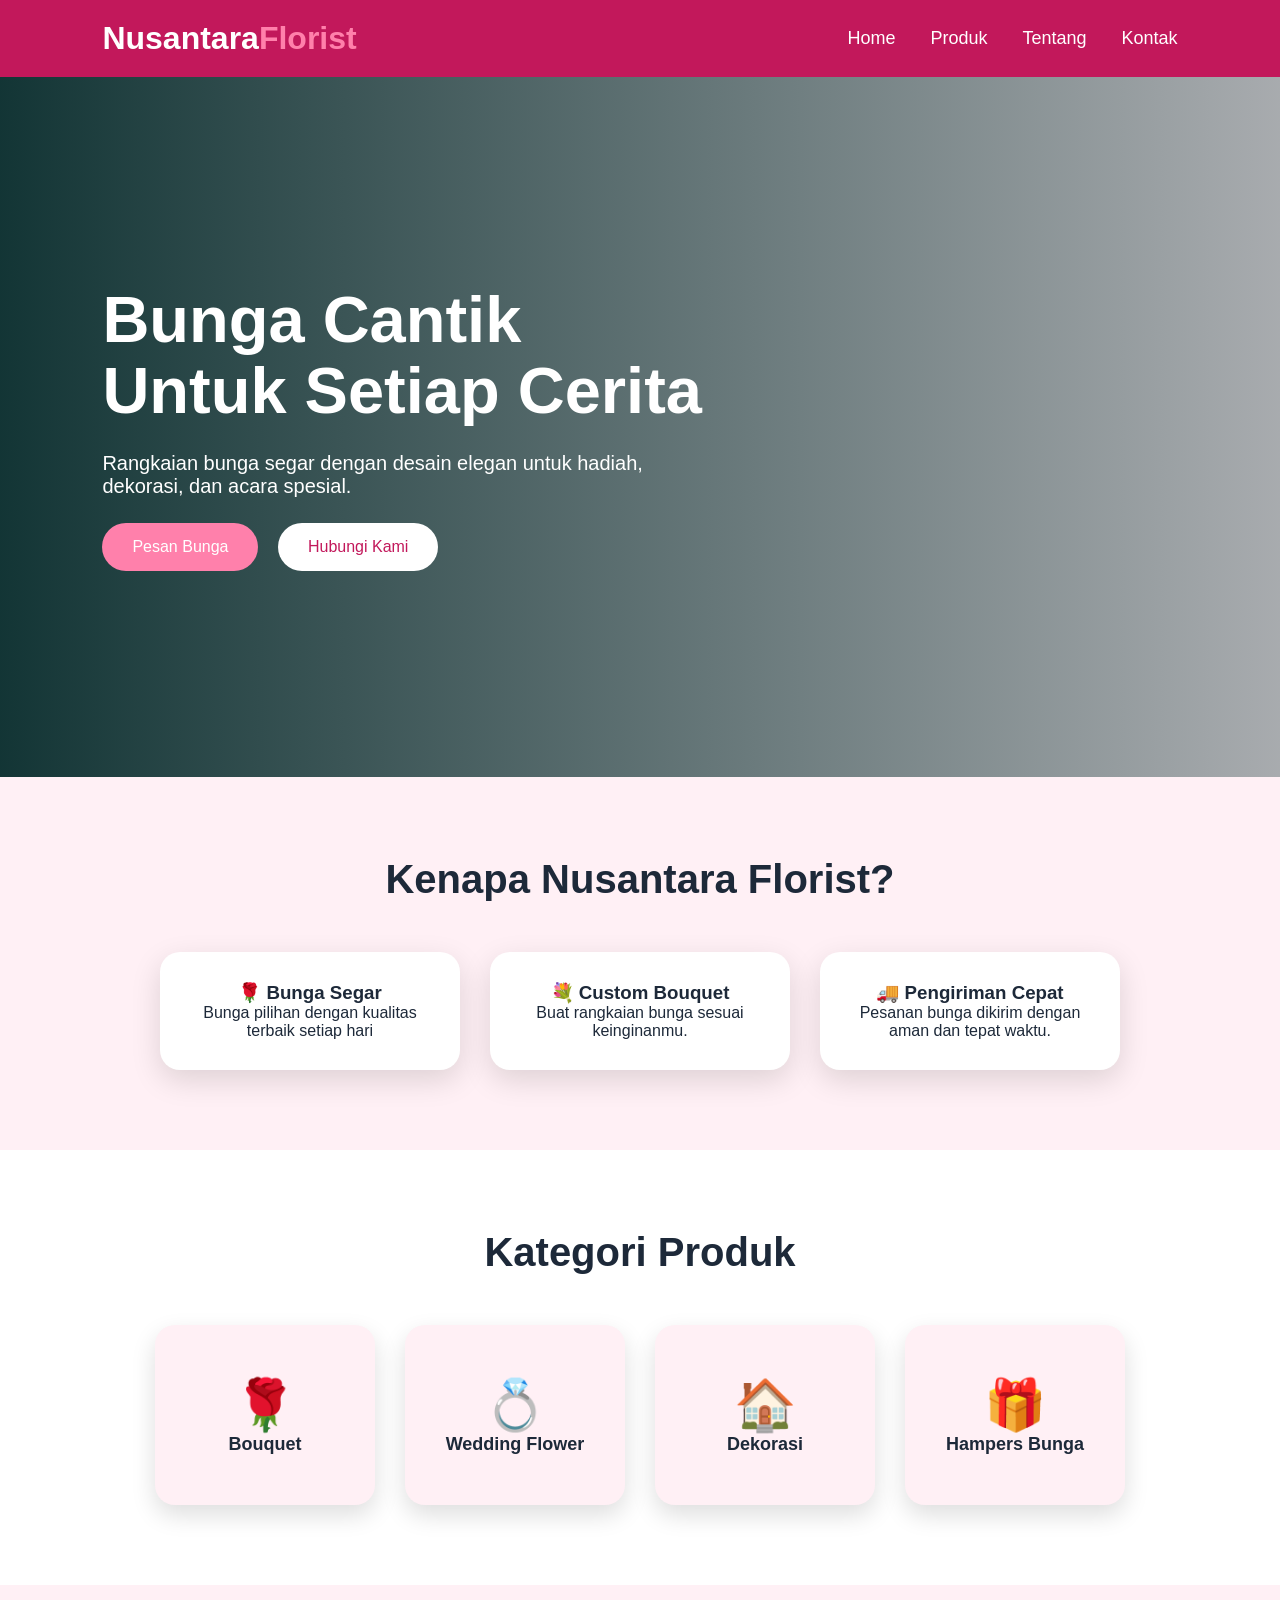
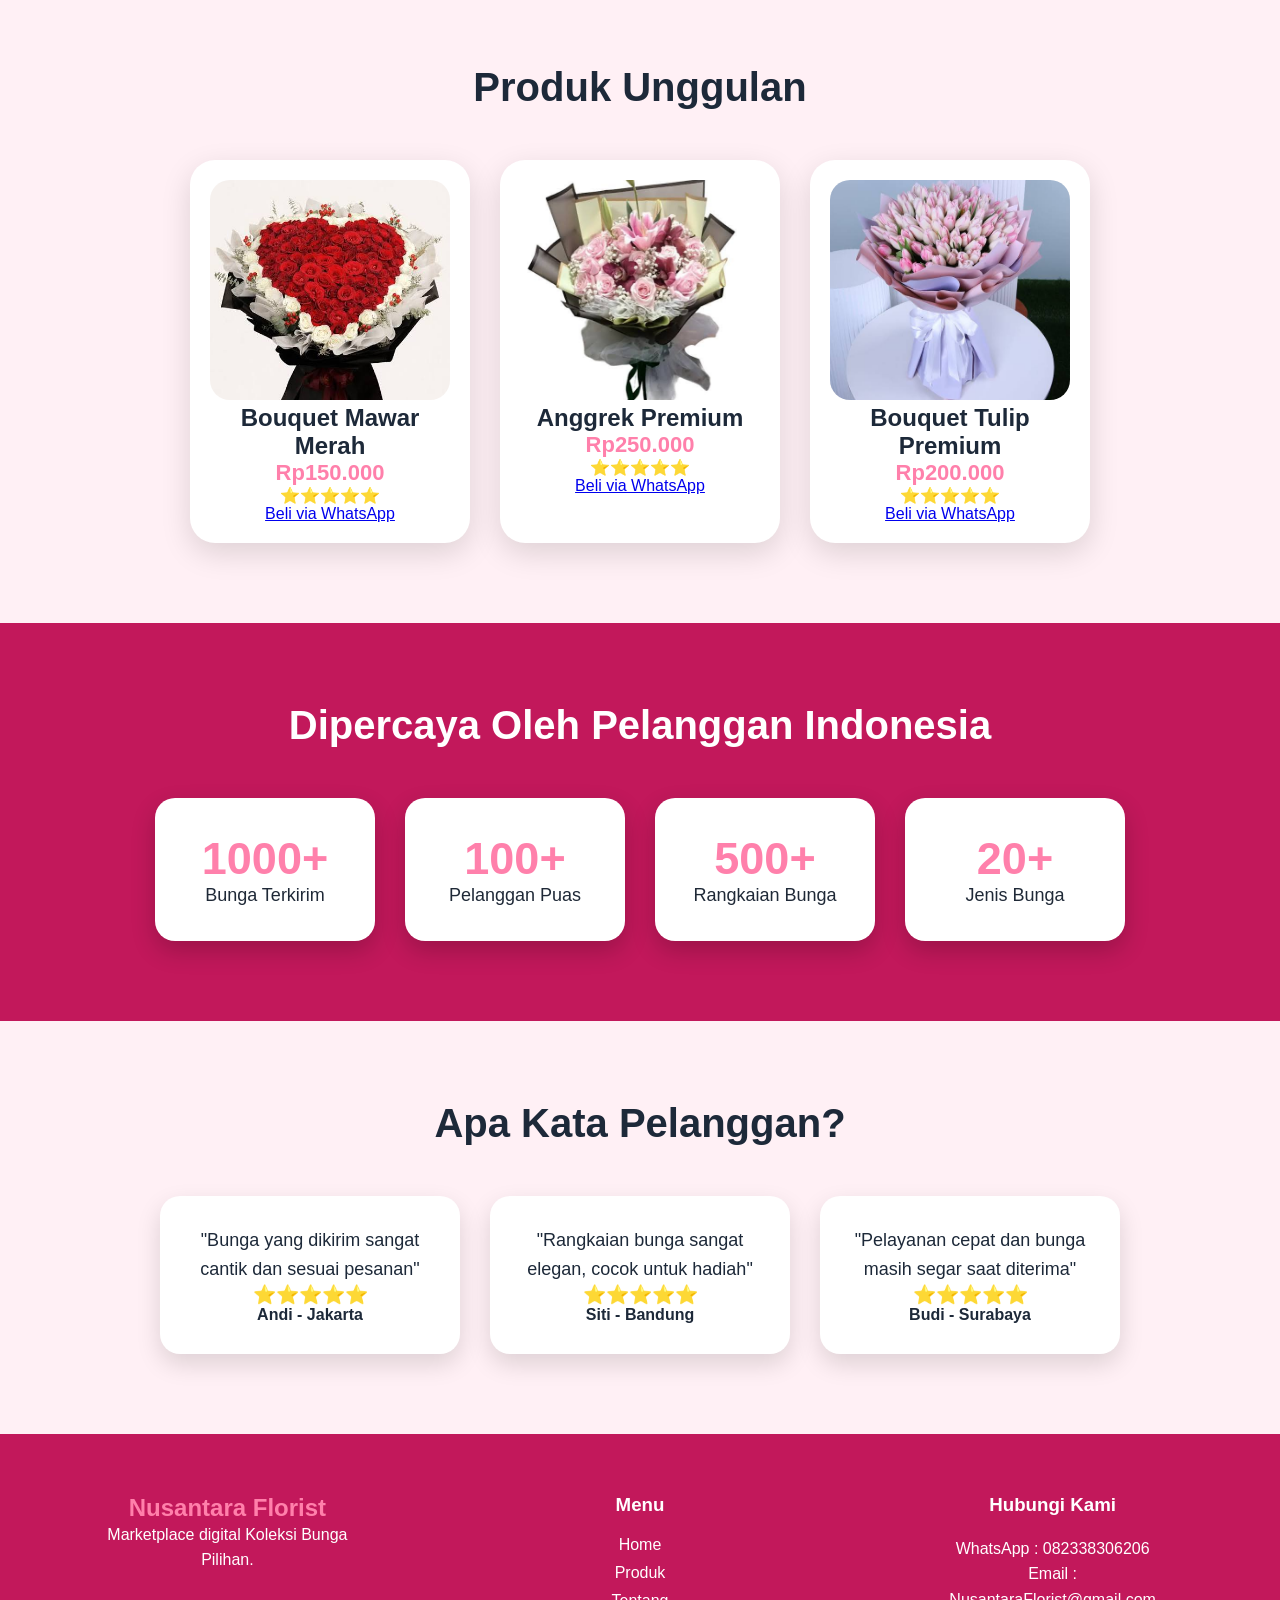
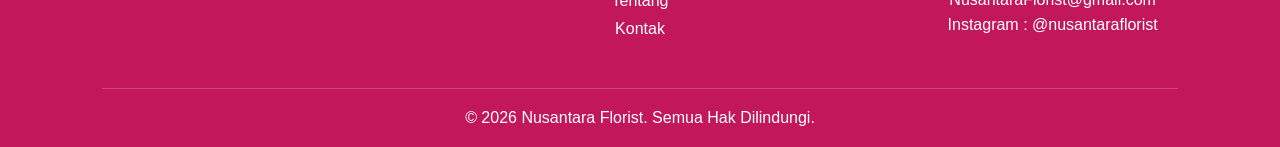
==== commit 1db1dd1f: "Update image and statistics" ====
--- a/index.html
+++ b/index.html
@@ -172,7 +172,7 @@
 
 <div class="product-card" data-aos="zoom-in">
 
-<img src="mawar merah.jpg">
+<img src="mawar.jpg">
 
 <h3>Bouquet Mawar Merah</h3>
 
@@ -259,32 +259,32 @@
 
 <div class="stat-card">
 
-<h3>10+</h3>
-<p>Produk Lokal</p>
+<h3>1000+</h3>
+<p>Bunga Terkirim</p>
 
 </div>
 
 
 <div class="stat-card">
 
-<h3>50+</h3>
-<p>UMKM Bergabung</p>
+<h3>100+</h3>
+<p>Pelanggan Puas</p>
 
 </div>
 
 
 <div class="stat-card">
 
-<h3>1000+</h3>
-<p>Pesanan Terkirim</p>
+<h3>500+</h3>
+<p>Rangkaian Bunga</p>
 
 </div>
 
 
 <div class="stat-card">
 
-<h3>34</h3>
-<p>Provinsi Indonesia</p>
+<h3>20+</h3>
+<p>Jenis Bunga</p>
 
 </div>
 
@@ -307,7 +307,7 @@
 <div class="testimoni-card">
 
 <p>
-"Produk lokal berkualitas dan pengiriman cepat."
+"Bunga yang dikirim sangat cantik dan sesuai pesanan"
 </p>
 
 <h3>
@@ -325,7 +325,7 @@
 <div class="testimoni-card">
 
 <p>
-"Kopi Nusantara rasanya mantap, packaging bagus."
+"Rangkaian bunga sangat elegan, cocok untuk hadiah"
 </p>
 
 <h3>
@@ -343,7 +343,7 @@
 <div class="testimoni-card">
 
 <p>
-"Bangga membeli Koleksi Bunga Pilihan."
+"Pelayanan cepat dan bunga masih segar saat diterima"
 </p>
 
 <h3>
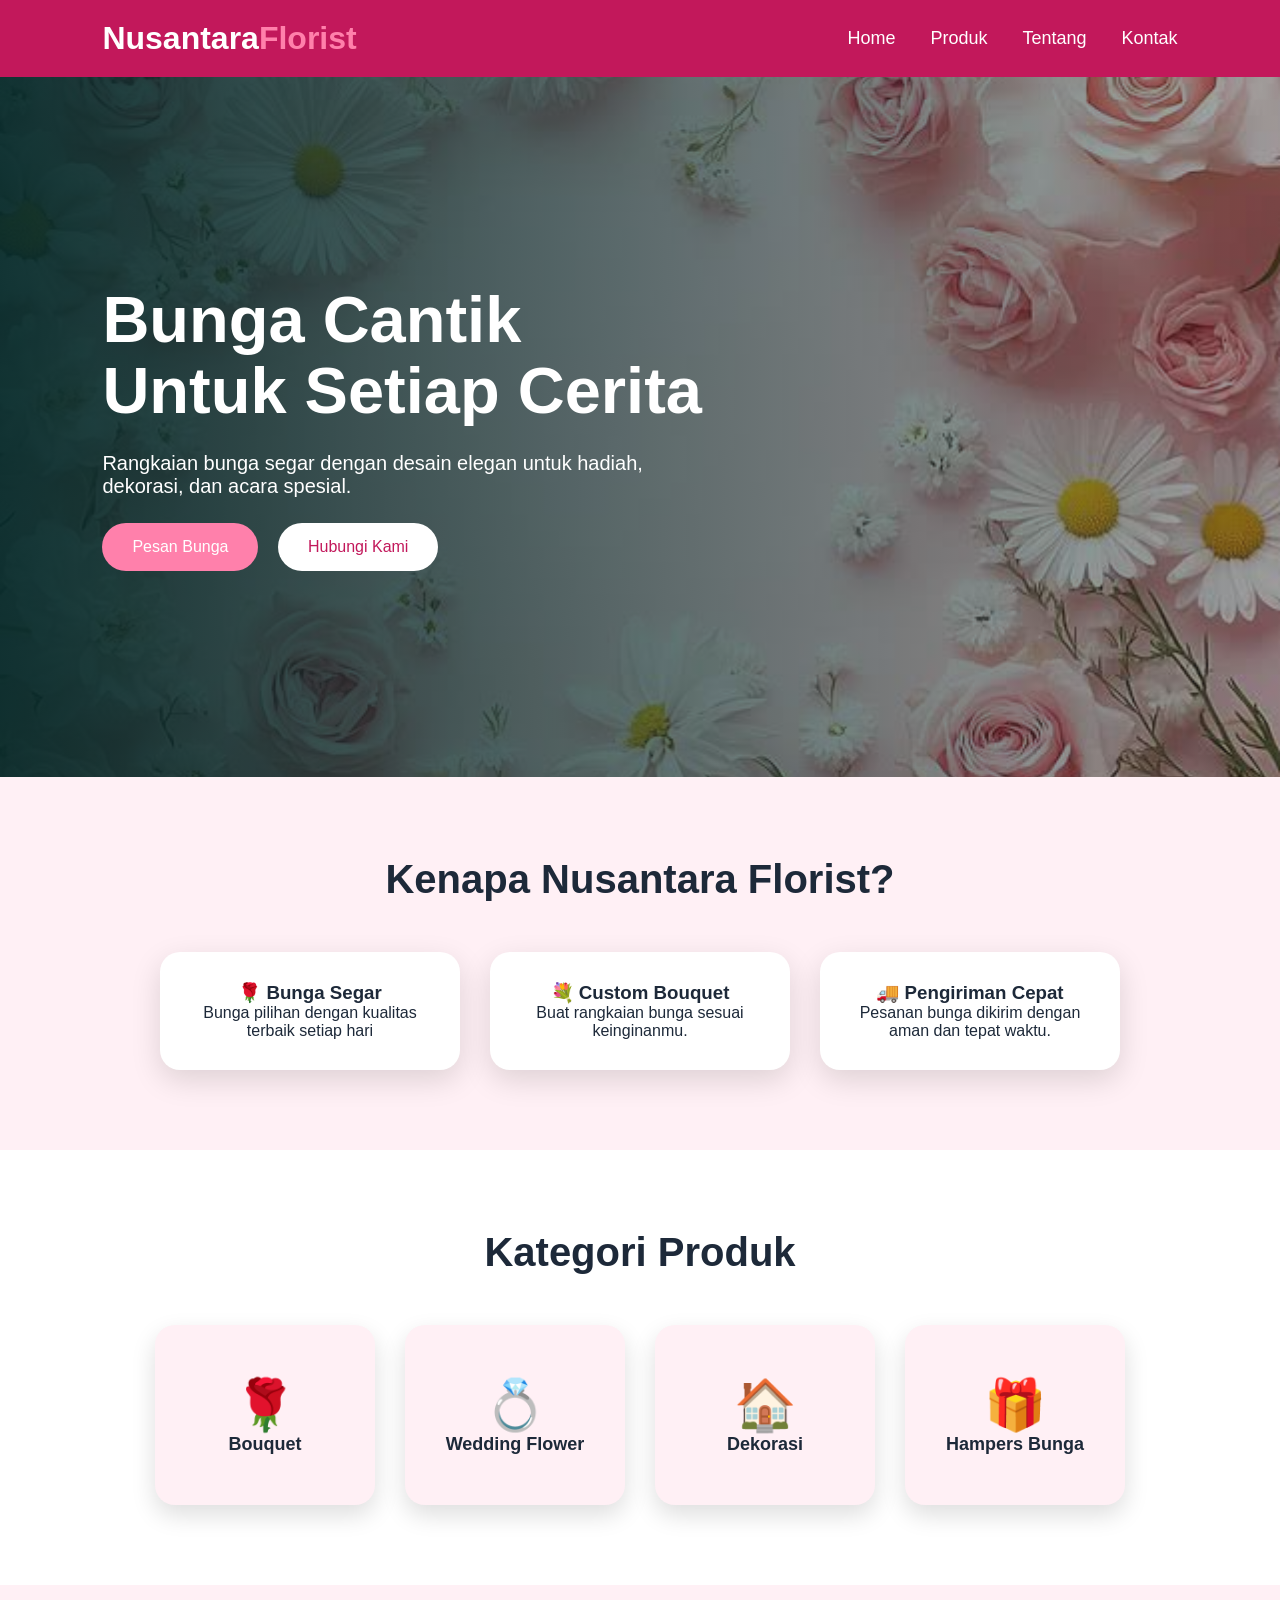
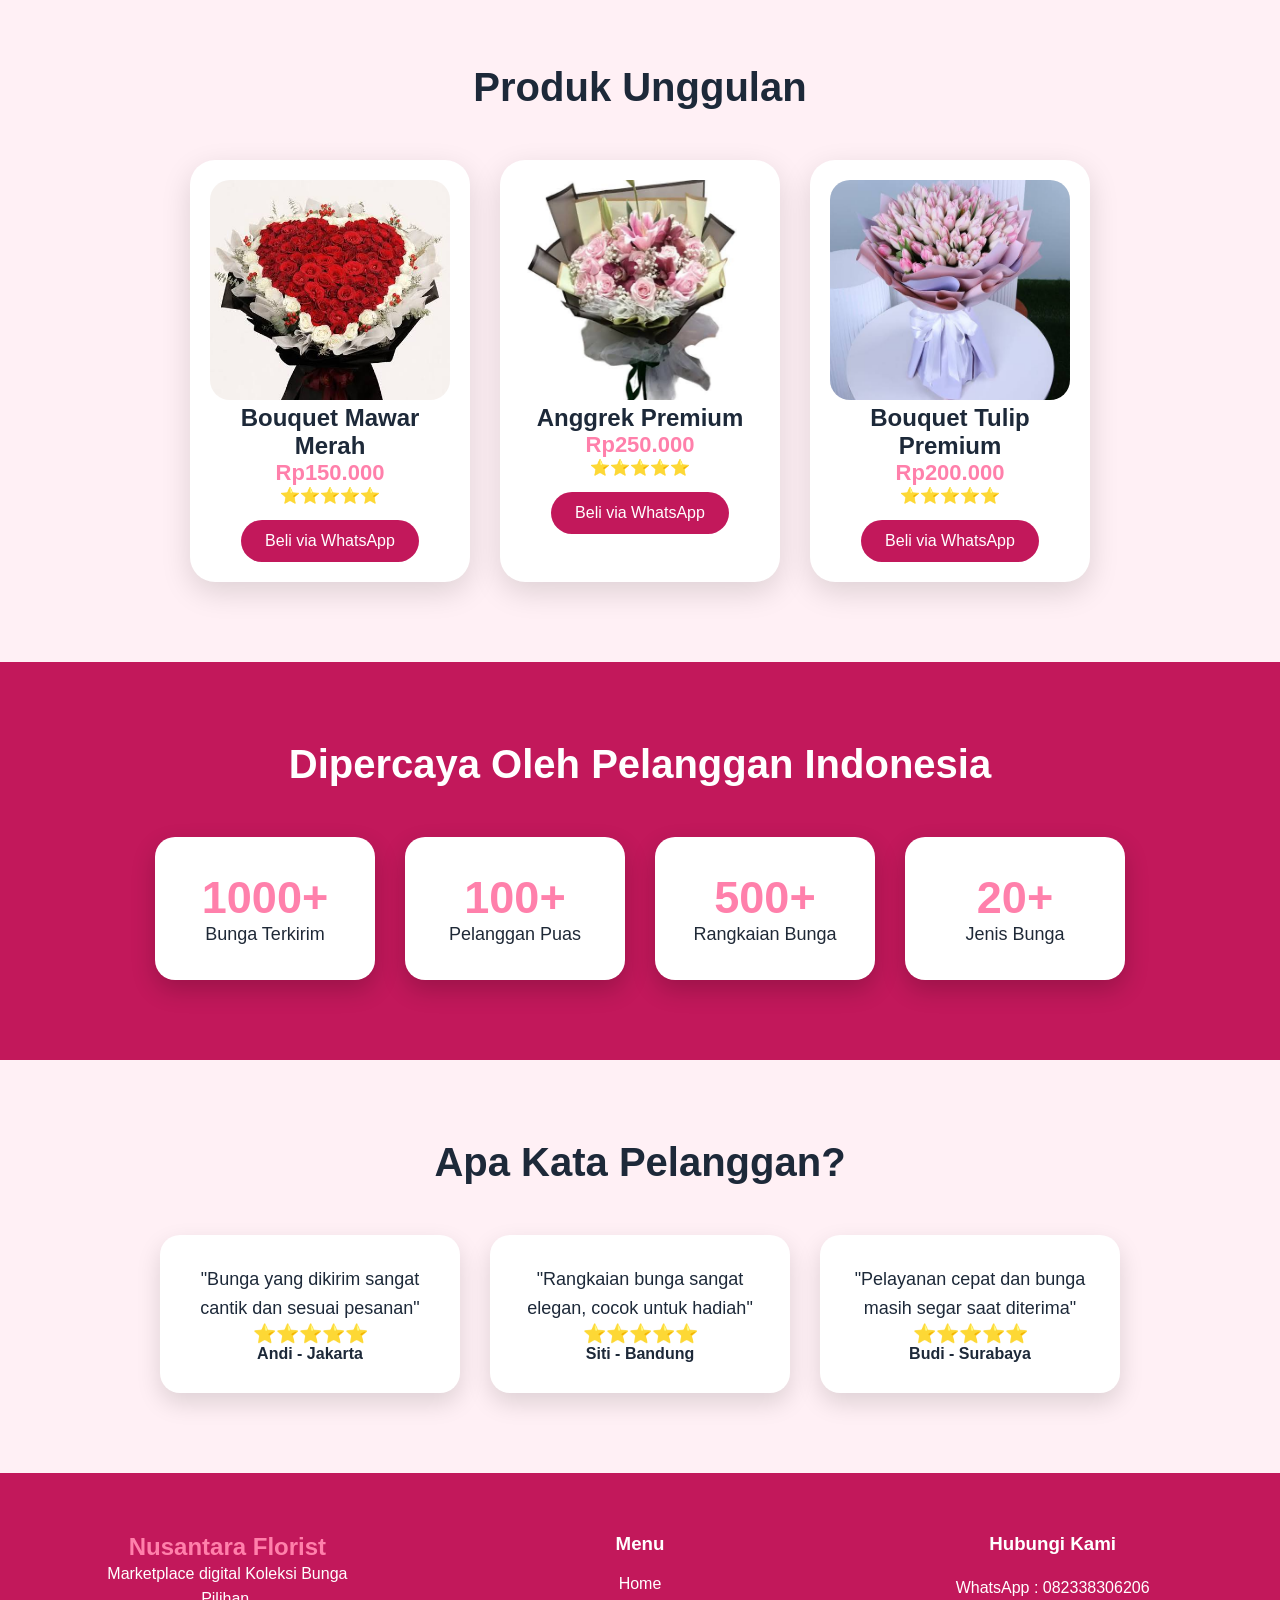
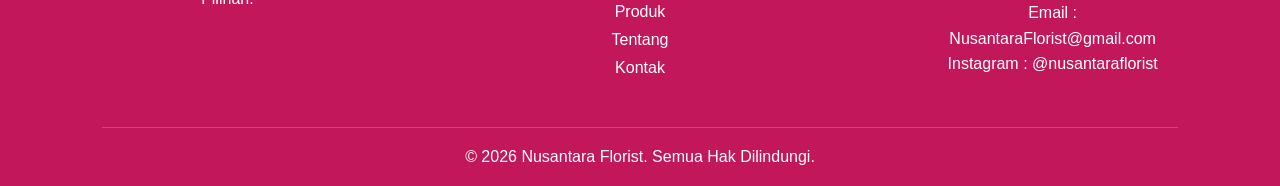
==== commit 2a633aa1: "fixed" ====
--- a/index.html
+++ b/index.html
@@ -1,8 +1,6 @@
 <!DOCTYPE html>
 <html lang="id">
-<link 
-href="https://unpkg.com/aos@2.3.1/dist/aos.css" 
-rel="stylesheet">
+
 <head>
 <meta charset="UTF-8">
 <meta name="viewport" content="width=device-width, initial-scale=1.0">
@@ -11,6 +9,7 @@
 
 <link rel="stylesheet" href="style.css">
 
+<link href="https://unpkg.com/aos@2.3.1/dist/aos.css" rel="stylesheet">
 </head>
 
 
--- a/style.css
+++ b/style.css
@@ -73,7 +73,7 @@
 rgba(6,43,43,.95),
 rgba(6,43,43,.35)
 ),
-url("kopi.jpg");
+url("bunga.jpg");
 
 background-size:cover;
 background-position:center;
@@ -773,3 +773,28 @@
 box-shadow:0 15px 30px #ff80ab55;
 
 }
+
+
+/* ===== FIXED RESPONSIVE IMPROVEMENTS ===== */
+html { scroll-behavior: smooth; }
+a { transition: .3s ease; }
+.product-card, .feature, .category-card, .stat-card, .testimoni-card {
+    transition: transform .3s ease, box-shadow .3s ease;
+}
+.buy-button, .product-card a {
+    display:inline-block;
+    margin-top:15px;
+    padding:12px 24px;
+    background:#c2185b;
+    color:white;
+    text-decoration:none;
+    border-radius:30px;
+}
+.buy-button:hover, .product-card a:hover {
+    background:#ff80ab;
+}
+@media(max-width:768px){
+    .hero { min-height:600px; }
+    .hero h1 { font-size:38px; }
+    nav { flex-wrap:wrap; justify-content:center; gap:15px; }
+}
